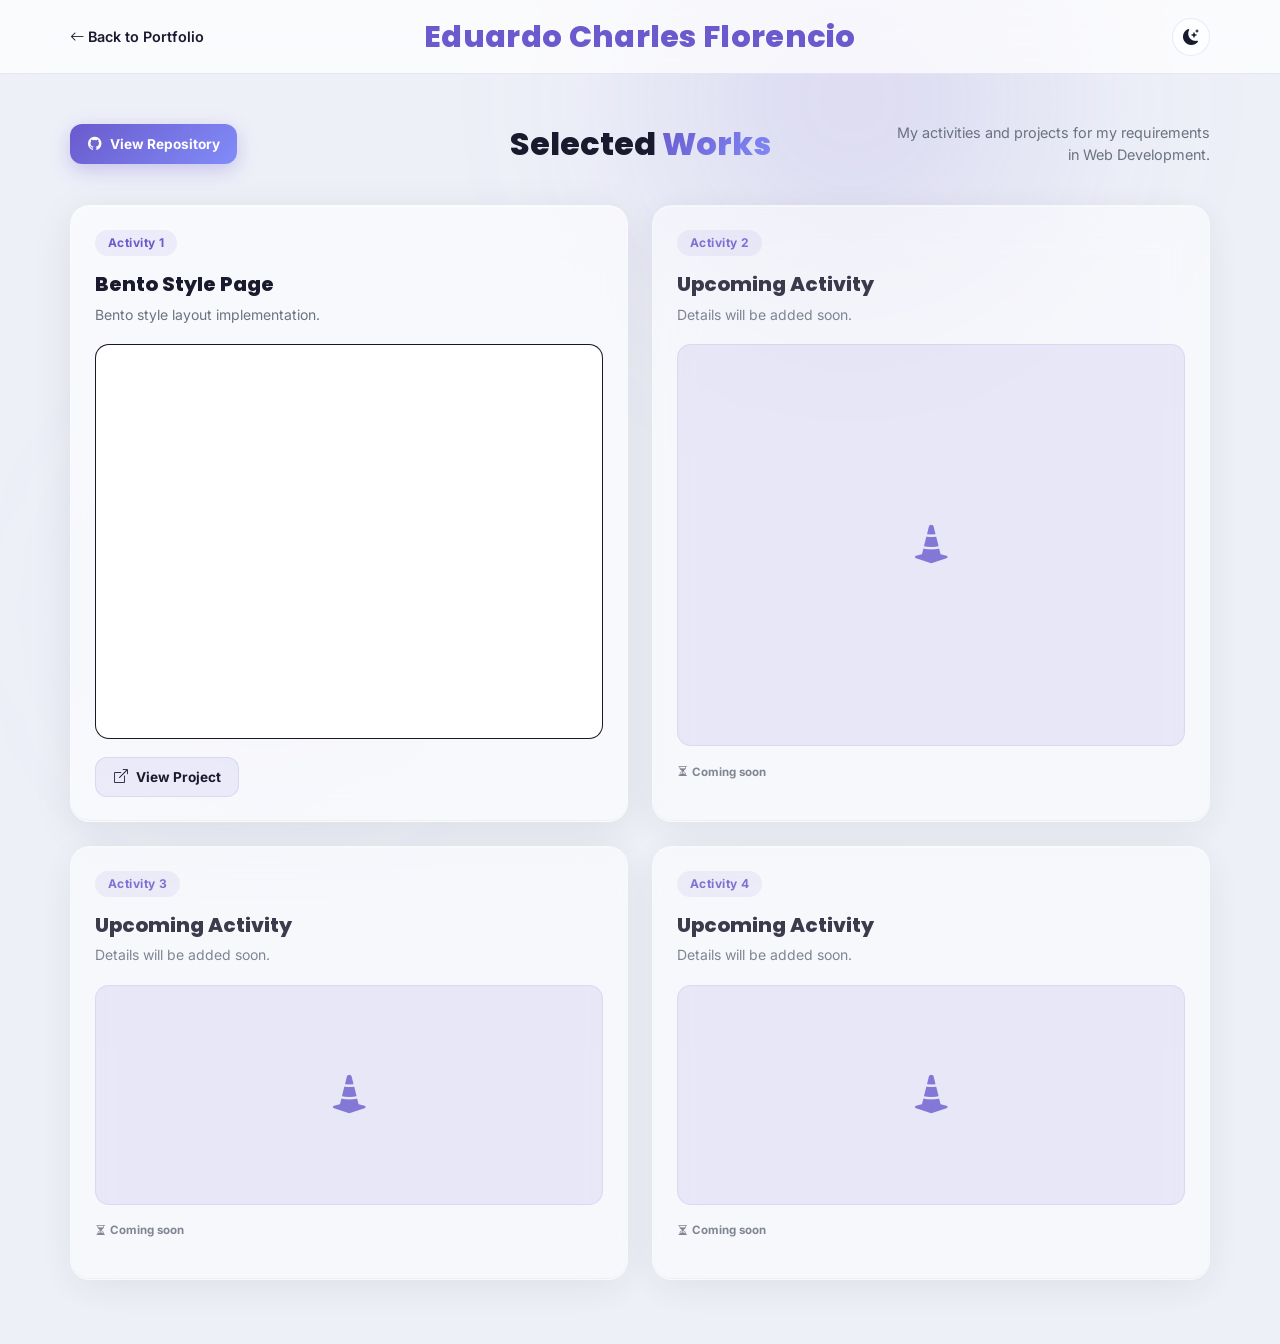
==== activities.html @ b08a00de "Add Web Development Activities page and project card" ====
<!DOCTYPE html>
<html lang="en" data-theme="light">
<head>
  <meta charset="UTF-8" />
  <meta name="viewport" content="width=device-width, initial-scale=1.0" />
  <title>Web Development Activities | Eduardo Charles Florencio</title>
  <link href="https://cdn.jsdelivr.net/npm/bootstrap@5.3.3/dist/css/bootstrap.min.css" rel="stylesheet" />
  <link href="https://cdn.jsdelivr.net/npm/bootstrap-icons@1.11.3/font/bootstrap-icons.min.css" rel="stylesheet" />
  <link href="https://fonts.googleapis.com/css2?family=Inter:wght@300;400;500;600;700;800&family=Poppins:wght@600;700;800&display=swap" rel="stylesheet" />
  <link rel="icon" type="image/svg+xml" href="favicon.svg" />
  <link href="style.css" rel="stylesheet" />
  <style>
    /* style.css hides the native cursor (the portfolio uses a custom one); restore it on this page */
    *, *::before, *::after { cursor: auto !important; }
    a, a *, button, button * { cursor: pointer !important; }
    .act-topbar {
      position: sticky; top: 0; z-index: 20;
      background: var(--sidebar-bg);
      backdrop-filter: var(--blur); -webkit-backdrop-filter: var(--blur);
      border-bottom: 1px solid var(--card-border);
    }
    .act-topbar .inner {
      max-width: 1180px; margin: 0 auto; padding: 1.1rem 1.25rem;
      display: grid; grid-template-columns: 1fr auto 1fr; align-items: center; gap: 1rem;
    }
    .act-topbar .act-back { justify-self: start; }
    .act-topbar .act-theme { justify-self: end; }
    .act-brand {
      font-family: 'Poppins', sans-serif; font-weight: 800; letter-spacing: .01em;
      font-size: clamp(1.1rem, 3.2vw, 1.9rem); line-height: 1.1; text-align: center;
      color: var(--accent); text-decoration: none; white-space: nowrap;
    }
    .act-brand:hover { color: var(--accent2); }
    .act-back { color: var(--text); text-decoration: none; font-weight: 600; font-size: .9rem; }
    .act-back:hover { color: var(--accent); }
    .act-theme {
      width: 38px; height: 38px; border-radius: 50%;
      border: 1px solid var(--card-border); background: var(--card-bg);
      color: var(--text); cursor: pointer;
    }
    .act-wrap { position: relative; z-index: 1; max-width: 1180px; margin: 0 auto; padding: 3rem 1.25rem 4rem; }
    .act-head {
      display: grid; grid-template-columns: 1fr auto 1fr; align-items: center;
      gap: 1rem 2rem; margin-bottom: 2.5rem;
    }
    .act-head .btn-repo { justify-self: start; }
    .act-head .section-title { margin: 0; text-align: center; }
    .act-head p { color: var(--text-muted); justify-self: end; text-align: right; max-width: 320px; margin: 0; font-size: .9rem; }
    @media (max-width: 767px) {
      .act-topbar .act-back span { display: none; }
      .act-head { grid-template-columns: 1fr; justify-items: center; text-align: center; }
      .act-head .btn-repo, .act-head p { justify-self: center; text-align: center; order: 3; }
      .act-head .section-title { order: 1; }
    }
    .btn-repo {
      display: inline-flex; align-items: center; gap: .5rem;
      padding: .6rem 1.1rem; border-radius: 12px; font-weight: 700; font-size: .85rem;
      color: #fff; text-decoration: none;
      background: linear-gradient(135deg, var(--grad-start), var(--grad-end));
      box-shadow: 0 6px 20px rgba(106,90,205,.3); transition: transform .2s;
    }
    .btn-repo:hover { color: #fff; transform: translateY(-2px); }
    .act-card { padding: 1.5rem; height: 100%; display: flex; flex-direction: column; }
    .act-pill {
      display: inline-block; align-self: flex-start;
      padding: .25rem .8rem; border-radius: 999px; margin-bottom: 1rem;
      background: var(--badge-bg); color: var(--badge-fg);
      font-size: .75rem; font-weight: 700; letter-spacing: .04em;
    }
    .act-preview {
      position: relative; width: 100%; aspect-ratio: 16 / 10;
      border-radius: 14px; overflow: hidden; margin: .25rem 0 1.1rem;
      background: var(--nav-active-bg); border: 1px solid var(--card-border);
      display: flex; align-items: center; justify-content: center;
      color: var(--accent); opacity: .95; font-size: 2.5rem;
    }
    .act-preview.live { background: #000; }
    .act-card .act-preview:not(.live) { flex: 1; aspect-ratio: auto; min-height: 220px; }
    .act-preview iframe {
      position: absolute; top: 0; left: 0; width: 1280px; height: 1000px;
      border: 0; background: #fff; pointer-events: none; transform-origin: top left;
    }
    .act-btn {
      align-self: flex-start; margin-top: auto;
      display: inline-flex; align-items: center; gap: .5rem;
      padding: .55rem 1.1rem; border-radius: 12px;
      font-size: .85rem; font-weight: 700; text-decoration: none;
      color: var(--text); background: var(--badge-bg);
      border: 1px solid var(--card-border); outline: none;
      transition: box-shadow .25s, border-color .25s, transform .25s;
    }
    .act-btn:hover, .act-btn:focus-visible, .act-btn:active {
      color: var(--text); text-decoration: none;
      border-color: var(--accent);
      box-shadow: 0 0 0 1px var(--accent), 0 0 18px var(--accent), 0 0 38px rgba(129,140,248,.45);
    }
    .act-btn:active { transform: scale(.97); }
    .act-card.upcoming { opacity: .85; }
    .act-status { font-size: .72rem; font-weight: 700; color: var(--text-muted); margin-bottom: 1rem; }
  </style>
</head>
<body>
  <header class="act-topbar">
    <div class="inner">
      <a class="act-back" href="index.html#projects"><i class="bi bi-arrow-left"></i> <span>Back to Portfolio</span></a>
      <a class="act-brand" href="index.html">Eduardo Charles Florencio</a>
      <button class="act-theme" id="actTheme" aria-label="Toggle theme"><i class="bi bi-moon-stars-fill"></i></button>
    </div>
  </header>

  <main class="act-wrap">
    <div class="act-head">
      <a class="btn-repo" href="https://github.com/eadweardly/web-development-activities" target="_blank" rel="noopener">
        <i class="bi bi-github"></i> View Repository
      </a>
      <h1 class="section-title">Selected <span class="gradient-text">Works</span></h1>
      <p>My activities and projects for my requirements in Web Development.</p>
    </div>
    <div class="row g-4" id="activityGrid"></div>
  </main>

  <script>
    // To add a new activity: push the folder to the repo, then add one entry here.
    // `folder` is the exact folder name inside the web-development-activities repo.
    // Leave `folder` empty for an upcoming activity.
    const REPO_PAGES = 'https://eadweardly.github.io/web-development-activities/';
    const ACTIVITIES = [
      { no: 1, title: 'Bento Style Page', desc: 'Bento style layout implementation.', folder: 'Act1 - Bento' },
      { no: 2, title: 'Upcoming Activity', desc: 'Details will be added soon.' },
      { no: 3, title: 'Upcoming Activity', desc: 'Details will be added soon.' },
      { no: 4, title: 'Upcoming Activity', desc: 'Details will be added soon.' }
    ];

    const grid = document.getElementById('activityGrid');
    ACTIVITIES.forEach(a => {
      const col = document.createElement('div');
      col.className = 'col-md-6';
      const live = a.folder ? REPO_PAGES + encodeURIComponent(a.folder).replace(/%2F/g, '/') + '/' : '';
      col.innerHTML = `
        <div class="glass-card act-card ${live ? '' : 'upcoming'}">
          <span class="act-pill">Activity ${a.no}</span>
          <h3 class="project-grid-title" style="font-size:1.25rem"></h3>
          <p class="project-grid-desc"></p>
          <div class="act-preview">${live ? '' : '<i class="bi bi-cone-striped"></i>'}</div>
          ${live
            ? `<a class="act-btn" href="${live}" target="_blank" rel="noopener"><i class="bi bi-box-arrow-up-right"></i> View Project</a>`
            : `<span class="act-status"><i class="bi bi-hourglass-split"></i> Coming soon</span>`}
        </div>`;
      col.querySelector('.project-grid-title').textContent = a.title;
      col.querySelector('.project-grid-desc').textContent = a.desc;
      grid.appendChild(col);

      if (live) {
        // Show the WHOLE bento page: render it at desktop width (1280px => 3-column bento),
        // measure its real height, then scale it down so it fits the card exactly.
        const VIEW_W = 1280;
        const box = col.querySelector('.act-preview');
        box.classList.add('live');
        const frame = document.createElement('iframe');
        let pageH = a.previewHeight || 1000;   // fallback if the page can't be measured
        const fit = () => {
          const k = box.clientWidth / VIEW_W;
          frame.style.height = pageH + 'px';
          frame.style.transform = 'scale(' + k + ')';
          box.style.aspectRatio = 'auto';
          box.style.height = Math.round(pageH * k) + 'px';
        };
        frame.addEventListener('load', () => {
          try {
            frame.style.height = '100px';  // shrink first so scrollHeight = real content height
            const d = frame.contentDocument;
            pageH = Math.max(d.documentElement.scrollHeight, d.body.scrollHeight);
          } catch (e) { /* cross-origin (e.g. local preview): keep fallback height */ }
          fit();
        });
        frame.src = live;
        frame.loading = 'lazy';
        frame.tabIndex = -1;
        frame.scrolling = 'no';
        frame.title = a.title + ' preview';
        box.appendChild(frame);
        fit();
        new ResizeObserver(fit).observe(box.parentElement);
      }
    });

    // Theme: shares the same 'theme' key as the main portfolio
    const root = document.documentElement;
    const btn = document.getElementById('actTheme');
    function applyTheme(t) {
      root.setAttribute('data-theme', t);
      btn.innerHTML = t === 'dark' ? '<i class="bi bi-sun-fill"></i>' : '<i class="bi bi-moon-stars-fill"></i>';
    }
    let saved = null;
    try { saved = localStorage.getItem('theme'); } catch (e) {}
    applyTheme(saved || (matchMedia('(prefers-color-scheme: dark)').matches ? 'dark' : 'light'));
    btn.addEventListener('click', () => {
      const next = root.getAttribute('data-theme') === 'dark' ? 'light' : 'dark';
      applyTheme(next);
      try { localStorage.setItem('theme', next); } catch (e) {}
    });
  </script>
</body>
</html>
---- style.css ----
:root {
  --bg:            #eef0f8;
  --bg-section:    #eef0f8;
  --sidebar-bg:    rgba(255,255,255,0.72);
  --card-bg:       rgba(255,255,255,0.60);
  --card-border:   rgba(106,90,205,0.13);
  --card-shadow:   0 8px 40px rgba(106,90,205,0.10);
  --text:          #1a1a2e;
  --text-muted:    #6b7280;
  --nav-hover-bg:  rgba(106,90,205,0.08);
  --nav-active-bg: rgba(106,90,205,0.13);
  --nav-active-fg: #6a5acd;
  --accent:        #6a5acd;
  --accent2:       #818cf8;
  --accent3:       #a78bfa;
  --grad-start:    #6a5acd;
  --grad-end:      #818cf8;
  --toggle-bg:     #cbd5e1;
  --input-bg:      rgba(255,255,255,0.7);
  --input-border:  rgba(106,90,205,0.2);
  --timeline-line: rgba(106,90,205,0.2);
  --badge-bg:      rgba(106,90,205,0.09);
  --badge-fg:      #6a5acd;
  --blur:          blur(20px);
  --blur-heavy:    blur(32px);
  --noise: url("data:image/svg+xml,%3Csvg xmlns='http://www.w3.org/2000/svg' width='300' height='300'%3E%3Cfilter id='n'%3E%3CfeTurbulence type='fractalNoise' baseFrequency='0.75' numOctaves='4' stitchTiles='stitch'/%3E%3C/filter%3E%3Crect width='300' height='300' filter='url(%23n)' opacity='0.03'/%3E%3C/svg%3E");
}
[data-theme="dark"] {
  --bg:            #080b18;
  --bg-section:    #080b18;
  --sidebar-bg:    rgba(14,17,38,0.82);
  --card-bg:       rgba(20,24,60,0.55);
  --card-border:   rgba(129,140,248,0.18);
  --card-shadow:   0 8px 48px rgba(106,90,205,0.18);
  --text:          #e2e8f0;
  --text-muted:    #94a3b8;
  --nav-hover-bg:  rgba(106,90,205,0.15);
  --nav-active-bg: rgba(106,90,205,0.22);
  --nav-active-fg: #a78bfa;
  --accent:        #818cf8;
  --accent2:       #a78bfa;
  --accent3:       #c4b5fd;
  --grad-start:    #6a5acd;
  --grad-end:      #a78bfa;
  --toggle-bg:     #6a5acd;
  --input-bg:      rgba(20,24,60,0.70);
  --input-border:  rgba(129,140,248,0.25);
  --timeline-line: rgba(129,140,248,0.25);
  --badge-bg:      rgba(106,90,205,0.18);
  --badge-fg:      #a78bfa;
}

*, *::before, *::after { box-sizing: border-box; margin: 0; padding: 0; }
html { scroll-behavior: smooth; }
body {
  font-family: 'Inter', sans-serif;
  background: var(--bg);
  color: var(--text);
  transition: background .4s, color .4s;
  overflow-x: hidden;
}

body::before, body::after {
  content: '';
  position: fixed;
  border-radius: 50%;
  filter: blur(80px);
  z-index: 0;
  pointer-events: none;
  transition: opacity .4s;
}
body::before {
  width: 600px; height: 600px;
  top: -200px; right: 10%;
  background: radial-gradient(circle, rgba(106,90,205,0.18) 0%, transparent 70%);
}
body::after {
  width: 400px; height: 400px;
  bottom: 10%; left: 5%;
  background: radial-gradient(circle, rgba(129,140,248,0.14) 0%, transparent 70%);
}

.sidebar {
  position: fixed;
  top: 0; left: 0;
  width: 220px;
  height: 100vh;
  background: var(--sidebar-bg);
  border-right: 1px solid rgba(255,255,255,0.25);
  z-index: 1000;
  overflow-y: hidden;
  transition: background .4s, border-color .4s;
  backdrop-filter: var(--blur-heavy);
  -webkit-backdrop-filter: var(--blur-heavy);
  box-shadow: 4px 0 40px rgba(0,0,0,0.08), inset -1px 0 0 rgba(255,255,255,0.3);
}
[data-theme="dark"] .sidebar {
  border-right-color: rgba(255,255,255,0.07);
  box-shadow: 4px 0 48px rgba(0,0,0,0.35), inset -1px 0 0 rgba(255,255,255,0.06);
}
.sidebar-inner {
  display: flex;
  flex-direction: column;
  height: 100%;
  padding: .75rem 0 .5rem;
  position: relative;
  z-index: 1;
  justify-content: space-between;
}
.main-content {
  margin-left: 220px;
  min-height: 100vh;
  position: relative;
  z-index: 1;
  transition: margin .35s;
}
@media (max-width: 991.98px) {
  .main-content { margin-left: 0; padding-top: 60px; }
}

.mobile-navbar {
  position: fixed;
  top: 0; left: 0; right: 0;
  height: 60px;
  background: var(--sidebar-bg);
  border-bottom: 1px solid rgba(255,255,255,0.2);
  z-index: 1100;
  transition: background .4s;
  backdrop-filter: var(--blur-heavy);
  -webkit-backdrop-filter: var(--blur-heavy);
}
.mobile-brand {
  font-family: 'Poppins', sans-serif;
  font-weight: 800;
  font-size: 1.4rem;
  background: linear-gradient(135deg, var(--grad-start), var(--grad-end));
  -webkit-background-clip: text;
  -webkit-text-fill-color: transparent;
  background-clip: text;
}
.hamburger-btn {
  display: flex; flex-direction: column;
  gap: 5px;
  background: none; border: none;
  cursor: pointer; padding: 4px;
}
.hamburger-btn span {
  display: block;
  width: 24px; height: 2px;
  background: var(--text);
  border-radius: 2px;
  transition: background .3s;
}
.sidebar-offcanvas {
  width: 220px !important;
  background: var(--sidebar-bg) !important;
  backdrop-filter: var(--blur-heavy) !important;
  -webkit-backdrop-filter: var(--blur-heavy) !important;
  border-right: 1px solid rgba(255,255,255,0.18) !important;
}
.btn-close-custom {
  background: none; border: none;
  font-size: 1.1rem;
  color: var(--text);
  cursor: pointer;
  padding: .5rem;
  transition: color .2s;
}
.btn-close-custom:hover { color: var(--accent); }

.sidebar-profile { padding: 0 1rem .5rem; }
.profile-img-wrap {
  width: 68px; height: 68px;
  margin: 0 auto 0.5rem;
  border-radius: 50%;
  border: 2px solid transparent;
  background: linear-gradient(var(--sidebar-bg), var(--sidebar-bg)) padding-box,
              linear-gradient(135deg, var(--grad-start), var(--grad-end)) border-box;
  overflow: hidden;
  display: flex; align-items: center; justify-content: center;
  box-shadow: 0 4px 20px rgba(106,90,205,0.2);
  transition: box-shadow .3s;
}
.profile-img-wrap:hover {
  box-shadow: 0 6px 28px rgba(106,90,205,0.35);
}
.profile-img {
  width: 100%; height: 100%;
  object-fit: cover;
  border-radius: 50%;
  display: block;
}
.profile-placeholder {
  width: 100%; height: 100%;
  display: flex; align-items: center; justify-content: center;
  font-size: 2.5rem;
  color: var(--accent);
  background: var(--nav-active-bg);
}
.profile-name {
  font-family: 'Poppins', sans-serif;
  font-size: .78rem;
  font-weight: 700;
  color: var(--text);
  line-height: 1.3;
  margin-bottom: .2rem;
  transition: color .35s;
}
.profile-title {
  font-size: .7rem;
  font-weight: 600;
  color: var(--accent);
  letter-spacing: .04em;
}

.sidebar-nav {
  display: flex;
  flex-direction: column;
  gap: 1px;
  padding: 0 .75rem;
  margin-bottom: auto;
  flex: 1;
}
.sidebar-nav .nav-link {
  display: flex;
  align-items: center;
  gap: .6rem;
  padding: .38rem .8rem;
  border-radius: 10px;
  color: var(--text-muted);
  font-size: .8rem;
  font-weight: 500;
  text-decoration: none;
  transition: all .25s;
}
.sidebar-nav .nav-link i { font-size: .85rem; width: 16px; text-align: center; }
.sidebar-nav .nav-link:hover {
  background: var(--nav-hover-bg);
  color: var(--accent);
  backdrop-filter: blur(8px);
}
.sidebar-nav .nav-link.active {
  background: var(--nav-active-bg);
  color: var(--nav-active-fg);
  font-weight: 600;
  backdrop-filter: blur(8px);
  box-shadow: inset 0 1px 0 rgba(255,255,255,0.15);
}

.sidebar-social {
  padding: .5rem 1rem;
  border-top: 1px solid var(--card-border);
  border-bottom: 1px solid var(--card-border);
}
.social-label {
  font-size: .68rem;
  font-weight: 600;
  color: var(--text-muted);
  letter-spacing: .08em;
  text-transform: uppercase;
  margin-bottom: .3rem;
}
.social-icons { display: flex; gap: .5rem; }
.social-icons a {
  width: 30px; height: 30px;
  display: flex; align-items: center; justify-content: center;
  border-radius: 8px;
  background: var(--nav-hover-bg);
  color: var(--text-muted);
  font-size: .85rem;
  text-decoration: none;
  transition: all .25s;
  border: 1px solid transparent;
}
.social-icons a:hover {
  background: var(--accent);
  color: #fff;
  transform: translateY(-2px);
  box-shadow: 0 4px 14px rgba(106,90,205,0.4);
}
.sidebar-theme {
  display: flex;
  align-items: center;
  gap: .5rem;
  padding: .55rem 1rem;
}
.theme-icon { font-size: .9rem; color: var(--text-muted); }
.theme-label { font-size: .75rem; font-weight: 500; color: var(--text-muted); flex: 1; }
.theme-toggle-wrap { position: relative; }
.theme-checkbox { display: none; }
.theme-toggle-label {
  display: block;
  width: 40px; height: 22px;
  background: var(--toggle-bg);
  border-radius: 11px;
  cursor: pointer;
  position: relative;
  transition: background .3s;
  box-shadow: inset 0 1px 3px rgba(0,0,0,0.15);
}
.theme-toggle-label::after {
  content: '';
  position: absolute;
  top: 3px; left: 3px;
  width: 16px; height: 16px;
  background: #fff;
  border-radius: 50%;
  transition: transform .3s;
  box-shadow: 0 2px 6px rgba(0,0,0,.25);
}
.theme-checkbox:checked + .theme-toggle-label { background: var(--accent); }
.theme-checkbox:checked + .theme-toggle-label::after { transform: translateX(18px); }

.section {
  min-height: 100vh;
  padding: 3rem 2rem 2rem;
  border-bottom: 1px solid var(--card-border);
  transition: border-color .35s;
  position: relative;
}
.hero-section {
  min-height: unset;
  padding-bottom: 2.5rem;
}
.section-header { margin-bottom: 2.5rem; }
.section-eyebrow {
  font-size: .7rem;
  font-weight: 700;
  letter-spacing: .15em;
  color: var(--accent);
  text-transform: uppercase;
  margin-bottom: .4rem;
}
.section-title {
  font-family: 'Poppins', sans-serif;
  font-size: 2rem;
  font-weight: 800;
  color: var(--text);
  transition: color .35s;
}
.gradient-text {
  background: linear-gradient(135deg, var(--grad-start), var(--grad-end));
  -webkit-background-clip: text;
  -webkit-text-fill-color: transparent;
  background-clip: text;
}
.hero-heading {
  font-family: 'Poppins', sans-serif;
  font-size: 2.4rem;
  font-weight: 800;
  line-height: 1.1;
  color: var(--text);
  margin-bottom: .5rem;
  transition: color .35s;
}
.hero-name { display: block; }
.hero-subtitle {
  font-size: 1.05rem;
  font-weight: 600;
  color: var(--text-muted);
  margin-bottom: 1rem;
  min-height: 1.6em;
}
.typed-cursor {
  display: inline-block;
  animation: blink .7s infinite;
  color: var(--accent);
  font-weight: 300;
}
@keyframes blink { 0%,100%{opacity:1} 50%{opacity:0} }
.hero-intro {
  font-size: .9rem;
  color: var(--text-muted);
  line-height: 1.7;
}

.hero-right { position: relative; min-height: 320px; }

.hero-profile-3d-wrap {
  position: relative;
  width: 240px; height: 240px;
  perspective: 900px;
  cursor: pointer;
  animation: float3d 5s ease-in-out infinite;
}
@keyframes float3d {
  0%,100% { transform: translateY(0); }
  50%      { transform: translateY(-12px); }
}

.hero-profile-3d-wrap::before {
  content: '';
  position: absolute;
  inset: -18px;
  border-radius: 50%;
  background: conic-gradient(
    from 0deg,
    rgba(106,90,205,0.55),
    rgba(129,140,248,0.45),
    rgba(167,139,250,0.55),
    rgba(236,72,153,0.30),
    rgba(106,90,205,0.55)
  );
  filter: blur(14px);
  opacity: 0.7;
  animation: spinGlow 6s linear infinite;
  z-index: 0;
}
@keyframes spinGlow { from { transform: rotate(0deg); } to { transform: rotate(360deg); } }

.hero-profile-3d-wrap::after {
  content: '';
  position: absolute;
  inset: -6px;
  border-radius: 50%;
  background: transparent;
  border: 2px solid rgba(255,255,255,0.35);
  z-index: 2;
  pointer-events: none;
}

.hero-profile-ring {
  position: relative;
  width: 100%; height: 100%;
  border-radius: 50%;
  background: linear-gradient(135deg, rgba(255,255,255,0.25) 0%, rgba(255,255,255,0.05) 100%);
  border: 2px solid rgba(255,255,255,0.3);
  overflow: hidden;
  display: flex; align-items: center; justify-content: center;
  z-index: 1;
  box-shadow:
    0 0 0 1px rgba(106,90,205,0.2),
    0 20px 60px rgba(106,90,205,0.35),
    0 8px 24px rgba(0,0,0,0.2),
    inset 0 1px 0 rgba(255,255,255,0.4),
    inset 0 -2px 8px rgba(0,0,0,0.1);
  transform-style: preserve-3d;
  transition: box-shadow .4s;
}

.hero-profile-ring::before {
  content: '';
  position: absolute;
  inset: 0;
  border-radius: 50%;
  background: linear-gradient(
    135deg,
    rgba(255,255,255,0.45) 0%,
    rgba(255,255,255,0.15) 25%,
    transparent 60%
  );
  z-index: 3;
  pointer-events: none;
}

.hero-profile-ring::after {
  content: '';
  position: absolute;
  inset: 0;
  border-radius: 50%;
  box-shadow: inset -4px -4px 20px rgba(106,90,205,0.3),
              inset 4px 4px 12px rgba(255,255,255,0.15);
  z-index: 4;
  pointer-events: none;
}

.hero-profile-img {
  width: 100%; height: 100%;
  object-fit: cover;
  border-radius: 50%;
  display: block;
  position: relative;
  z-index: 2;
  transition: transform .4s ease;
}
.hero-profile-3d-wrap:hover .hero-profile-img {
  transform: scale(1.06);
}
.hero-profile-3d-wrap:hover {
  animation-play-state: paused;
}
.hero-profile-3d-wrap:hover::before {
  filter: blur(18px);
  opacity: 0.9;
}

.hero-profile-placeholder {
  font-size: 5rem;
  color: var(--accent);
  display: flex; align-items: center; justify-content: center;
  width: 100%; height: 100%;
  position: relative; z-index: 2;
}

.float-badge {
  position: absolute;
  width: 52px; height: 52px;
  border-radius: 14px;
  background: var(--card-bg);
  border: 1px solid rgba(255,255,255,0.35);
  backdrop-filter: var(--blur);
  -webkit-backdrop-filter: var(--blur);
  display: flex; align-items: center; justify-content: center;
  font-size: 1.3rem;
  color: var(--accent);
  box-shadow: 0 8px 32px rgba(0,0,0,0.12), inset 0 1px 0 rgba(255,255,255,0.4);
}
.badge-code { top: 30px; left: 10px; animation: floatBadge1 5s ease-in-out infinite; }
.badge-braces { bottom: 60px; right: 10px; animation: floatBadge2 5s ease-in-out infinite; }
@keyframes floatBadge1 { 0%,100%{transform:translateY(0) rotate(-4deg)} 50%{transform:translateY(-8px) rotate(0deg)} }
@keyframes floatBadge2 { 0%,100%{transform:translateY(0) rotate(4deg)} 50%{transform:translateY(8px) rotate(0deg)} }
.dot-grid {
  position: absolute;
  top: 50%; left: -10px;
  transform: translateY(-50%);
  width: 80px; height: 80px;
  background-image: radial-gradient(var(--accent) 1.5px, transparent 1.5px);
  background-size: 14px 14px;
  opacity: 0.25;
}
.color-dots {
  position: absolute;
  bottom: 20px; right: 5px;
  display: flex; gap: 6px;
}
.cdot { width: 14px; height: 14px; border-radius: 50%; }
.cdot-purple { background: var(--grad-start); }
.cdot-pink    { background: #ec4899; }
.cdot-orange  { background: #f97316; }

.quick-cards { margin-top: 2rem; }
.quick-card {
  display: flex;
  align-items: flex-start;
  gap: .75rem;
  padding: 1rem 1rem 1rem .9rem;
  border-radius: 16px;
  background: var(--card-bg);
  border: 1px solid rgba(255,255,255,0.35);
  text-decoration: none;
  color: var(--text);
  transition: all .3s;
  backdrop-filter: var(--blur);
  -webkit-backdrop-filter: var(--blur);
  box-shadow: 0 4px 24px rgba(0,0,0,0.06), inset 0 1px 0 rgba(255,255,255,0.4);
  position: relative;
  overflow: hidden;
}
[data-theme="dark"] .quick-card {
  border-color: rgba(255,255,255,0.07);
  box-shadow: 0 4px 24px rgba(0,0,0,0.25), inset 0 1px 0 rgba(255,255,255,0.06);
}
.quick-card:hover {
  border-color: var(--accent);
  transform: translateY(-4px);
  box-shadow: 0 16px 48px rgba(106,90,205,0.2), inset 0 1px 0 rgba(255,255,255,0.5);
  color: var(--text);
}
.quick-card::before {
  content: '';
  position: absolute;
  top: 0; left: 0;
  width: 3px; height: 100%;
  background: linear-gradient(var(--grad-start), var(--grad-end));
  opacity: 0;
  transition: opacity .3s;
}
.quick-card:hover::before { opacity: 1; }
.quick-icon { font-size: 1.2rem; color: var(--accent); flex-shrink: 0; margin-top: 2px; }
.quick-card strong { font-size: .8rem; font-weight: 700; display: block; margin-bottom: 2px; }
.quick-card p { font-size: .72rem; color: var(--text-muted); line-height: 1.4; margin: 0; }
.arrow-icon { margin-left: auto; font-size: .8rem; color: var(--accent); align-self: center; opacity: 0; transition: opacity .3s, transform .3s; }
.quick-card:hover .arrow-icon { opacity: 1; transform: translateX(3px); }

.glass-card {
  background: var(--card-bg);
  border: 1px solid rgba(255,255,255,0.32);
  border-radius: 20px;
  padding: 1.5rem;
  backdrop-filter: var(--blur);
  -webkit-backdrop-filter: var(--blur);
  box-shadow:
    0 8px 40px rgba(0,0,0,0.08),
    inset 0 1px 0 rgba(255,255,255,0.5),
    inset 0 -1px 0 rgba(0,0,0,0.04);
  transition: all .3s;
  position: relative;
  overflow: hidden;
}
[data-theme="dark"] .glass-card {
  border-color: rgba(255,255,255,0.07);
  box-shadow:
    0 8px 48px rgba(0,0,0,0.30),
    inset 0 1px 0 rgba(255,255,255,0.07),
    inset 0 -1px 0 rgba(0,0,0,0.2);
}
.glass-card::before {
  content: '';
  position: absolute;
  top: 0; left: 0; right: 0;
  height: 1px;
  background: linear-gradient(90deg, transparent, rgba(255,255,255,0.6), transparent);
  pointer-events: none;
}
[data-theme="dark"] .glass-card::before {
  background: linear-gradient(90deg, transparent, rgba(255,255,255,0.1), transparent);
}
.glass-card:hover {
  box-shadow:
    0 16px 56px rgba(106,90,205,0.14),
    inset 0 1px 0 rgba(255,255,255,0.55),
    inset 0 -1px 0 rgba(0,0,0,0.04);
  border-color: rgba(106,90,205,0.25);
  transform: translateY(-2px);
}
[data-theme="dark"] .glass-card:hover {
  box-shadow:
    0 16px 56px rgba(106,90,205,0.22),
    inset 0 1px 0 rgba(255,255,255,0.09);
}
.glass-card p { color: var(--text-muted); font-size: .875rem; line-height: 1.7; }

.card-icon-header {
  display: flex;
  align-items: center;
  gap: .75rem;
  margin-bottom: 1rem;
}
.card-icon-wrap {
  width: 40px; height: 40px;
  border-radius: 10px;
  background: linear-gradient(135deg, var(--grad-start), var(--grad-end));
  display: flex; align-items: center; justify-content: center;
  font-size: 1rem;
  color: #fff;
  flex-shrink: 0;
  box-shadow: 0 4px 16px rgba(106,90,205,0.4);
}
.card-icon-header h5 {
  font-family: 'Poppins', sans-serif;
  font-size: .95rem;
  font-weight: 700;
  color: var(--text);
  margin: 0;
}
.interest-tags { display: flex; flex-wrap: wrap; gap: .5rem; }
.interest-tag {
  display: inline-flex; align-items: center; gap: .3rem;
  padding: .35rem .8rem;
  border-radius: 30px;
  background: var(--badge-bg);
  color: var(--badge-fg);
  font-size: .75rem;
  font-weight: 600;
  border: 1px solid var(--card-border);
  transition: all .2s;
  backdrop-filter: blur(4px);
}
.interest-tag:hover {
  background: var(--accent);
  color: #fff;
  border-color: var(--accent);
  transform: translateY(-2px);
  box-shadow: 0 4px 14px rgba(106,90,205,0.35);
}
.tech-interest-list { display: flex; flex-direction: column; gap: .6rem; }
.tech-interest-item {
  display: flex; align-items: center; gap: .6rem;
  font-size: .85rem; color: var(--text-muted);
}
.tech-interest-item i { color: var(--accent); font-size: .8rem; }

.timeline { position: relative; padding-left: 2rem; }
.timeline::before {
  content: '';
  position: absolute;
  top: 0; left: 10px;
  bottom: 0; width: 2px;
  background: linear-gradient(var(--grad-start), var(--grad-end));
  opacity: .3;
}
.timeline-item { position: relative; margin-bottom: 2rem; }
.timeline-dot {
  position: absolute;
  left: -1.65rem; top: 1.5rem;
  width: 14px; height: 14px;
  border-radius: 50%;
  background: linear-gradient(135deg, var(--grad-start), var(--grad-end));
  border: 3px solid var(--bg);
  transition: border-color .35s;
  box-shadow: 0 0 0 4px rgba(106,90,205,0.15);
}
.timeline-badge {
  display: inline-block;
  padding: .2rem .7rem;
  border-radius: 20px;
  font-size: .68rem;
  font-weight: 700;
  letter-spacing: .06em;
  text-transform: uppercase;
  margin-bottom: .6rem;
}
.current-badge {
  background: linear-gradient(135deg, var(--grad-start), var(--grad-end));
  color: #fff;
  box-shadow: 0 2px 10px rgba(106,90,205,0.35);
}
.timeline-degree {
  font-family: 'Poppins', sans-serif;
  font-size: .95rem;
  font-weight: 700;
  color: var(--text);
  margin-bottom: .4rem;
}
.timeline-school,
.timeline-period {
  font-size: .8rem;
  color: var(--text-muted);
  margin-bottom: .3rem;
  display: flex; align-items: center; gap: .4rem;
}
.timeline-desc {
  font-size: .82rem;
  color: var(--text-muted);
  line-height: 1.7;
  margin: .6rem 0;
}
.timeline-tags { display: flex; flex-wrap: wrap; gap: .4rem; margin-top: .5rem; }
.timeline-tags span {
  padding: .2rem .65rem;
  border-radius: 20px;
  font-size: .7rem;
  font-weight: 600;
  background: var(--badge-bg);
  color: var(--badge-fg);
  border: 1px solid var(--card-border);
  backdrop-filter: blur(4px);
}

.skill-category-label {
  font-size: .72rem;
  font-weight: 700;
  letter-spacing: .12em;
  text-transform: uppercase;
  color: var(--text-muted);
  display: flex; align-items: center; gap: .4rem;
  padding-left: .2rem;
}
.skill-card { padding: 1.25rem; }
.skill-header {
  display: flex;
  align-items: center;
  gap: .6rem;
  margin-bottom: .75rem;
}
.skill-icon-wrap {
  width: 36px; height: 36px;
  border-radius: 9px;
  background: rgba(106,90,205,.08);
  display: flex; align-items: center; justify-content: center;
  font-size: 1.1rem;
  color: var(--skill-color, #6a5acd);
  flex-shrink: 0;
  border: 1px solid rgba(106,90,205,0.12);
  box-shadow: inset 0 1px 0 rgba(255,255,255,0.3);
}
.skill-name { font-weight: 700; font-size: .85rem; flex: 1; color: var(--text); }
.skill-percent { font-size: .75rem; font-weight: 700; color: var(--accent); }
.skill-bar {
  height: 6px;
  border-radius: 6px;
  background: var(--nav-hover-bg);
  overflow: hidden;
  margin-bottom: .75rem;
}
.skill-bar-fill {
  height: 100%;
  border-radius: 6px;
  background: linear-gradient(90deg, var(--grad-start), var(--grad-end));
  width: 0;
  transition: width 1.2s cubic-bezier(.4,0,.2,1);
  box-shadow: 0 0 8px rgba(106,90,205,0.4);
}
.skill-desc { font-size: .78rem; color: var(--text-muted); margin: 0; line-height: 1.5; }

.project-card { overflow: hidden; padding: 0; }
.project-featured { border: 1px solid var(--card-border); }
.project-img-wrap {
  position: relative;
  overflow: hidden;
  background: var(--nav-hover-bg);
  min-height: 200px;
  display: flex; align-items: center; justify-content: center;
}
.project-img-wrap.img-placeholder::before {
  content: '\F3D1';
  font-family: 'Bootstrap-icons';
  font-size: 3rem;
  color: var(--accent);
  opacity: .3;
}
.project-img { width: 100%; height: 100%; object-fit: cover; display: block; transition: transform .4s; }
.project-card:hover .project-img { transform: scale(1.04); }
.project-img-overlay {
  position: absolute; inset: 0;
  background: rgba(106,90,205,.5);
  display: flex; align-items: center; justify-content: center;
  font-size: 1.5rem; color: #fff;
  opacity: 0; transition: opacity .3s;
}
.project-card:hover .project-img-overlay { opacity: 1; }
.project-body { padding: 1.4rem; }
.featured-label {
  font-size: .68rem; font-weight: 700;
  letter-spacing: .08em; text-transform: uppercase;
  color: var(--accent);
  display: flex; align-items: center; gap: .3rem;
  margin-bottom: .5rem;
}
.project-title {
  font-family: 'Poppins', sans-serif;
  font-size: 1.1rem; font-weight: 800;
  color: var(--text); margin-bottom: .6rem;
}
.project-desc { font-size: .82rem; color: var(--text-muted); line-height: 1.7; margin-bottom: 1rem; }
.tech-badges { display: flex; flex-wrap: wrap; gap: .4rem; margin-bottom: 1rem; }
.tech-badge {
  padding: .25rem .65rem;
  border-radius: 20px;
  font-size: .68rem; font-weight: 700;
  background: var(--badge-bg);
  color: var(--badge-fg);
  border: 1px solid var(--card-border);
  letter-spacing: .03em;
  backdrop-filter: blur(4px);
}
.project-links { display: flex; gap: .6rem; flex-wrap: wrap; }
.btn-project {
  display: inline-flex; align-items: center; gap: .4rem;
  padding: .45rem 1rem;
  border-radius: 30px;
  font-size: .78rem; font-weight: 600;
  text-decoration: none; transition: all .25s;
}
.btn-github {
  background: var(--badge-bg);
  color: var(--badge-fg);
  border: 1px solid var(--card-border);
  backdrop-filter: blur(8px);
}
.btn-github:hover { background: var(--text); color: var(--bg); border-color: var(--text); }
.btn-demo {
  background: linear-gradient(135deg, var(--grad-start), var(--grad-end));
  color: #fff; border: 1px solid transparent;
  box-shadow: 0 4px 16px rgba(106,90,205,0.3);
}
.btn-demo:hover {
  transform: translateY(-2px);
  box-shadow: 0 8px 28px rgba(106,90,205,0.45);
  color: #fff;
}

.text-muted-custom { color: var(--text-muted); font-size: .875rem; line-height: 1.7; }
.contact-info-list { display: flex; flex-direction: column; gap: .9rem; }
.contact-info-item { display: flex; align-items: flex-start; gap: .75rem; }
.contact-info-icon {
  width: 36px; height: 36px;
  border-radius: 9px;
  background: var(--badge-bg);
  color: var(--accent);
  display: flex; align-items: center; justify-content: center;
  font-size: .85rem;
  flex-shrink: 0;
  border: 1px solid var(--card-border);
  box-shadow: inset 0 1px 0 rgba(255,255,255,0.25);
}
.contact-info-item small { font-size: .68rem; font-weight: 600; text-transform: uppercase; letter-spacing: .08em; color: var(--text-muted); display: block; }
.contact-info-item p { font-size: .82rem; color: var(--text); margin: 0; font-weight: 500; }
.contact-social-links .social-icons a { width: 38px; height: 38px; font-size: .9rem; }
.form-group-custom { margin-bottom: .5rem; }
.form-label-custom { font-size: .78rem; font-weight: 600; color: var(--text-muted); display: block; margin-bottom: .4rem; letter-spacing: .03em; }
.form-input-custom {
  width: 100%;
  background: var(--input-bg);
  border: 1.5px solid var(--input-border);
  border-radius: 12px;
  padding: .65rem 1rem;
  font-family: 'Inter', sans-serif;
  font-size: .875rem;
  color: var(--text);
  outline: none;
  transition: all .25s;
  resize: vertical;
  backdrop-filter: blur(8px);
  box-shadow: inset 0 1px 3px rgba(0,0,0,0.06), 0 1px 0 rgba(255,255,255,0.4);
}
.form-input-custom::placeholder { color: var(--text-muted); opacity: .7; }
.form-input-custom:focus {
  border-color: var(--accent);
  box-shadow: 0 0 0 3px rgba(106,90,205,0.12), inset 0 1px 3px rgba(0,0,0,0.04);
}
.btn-submit {
  display: inline-flex; align-items: center;
  padding: .7rem 2rem;
  border-radius: 30px; border: none;
  background: linear-gradient(135deg, var(--grad-start), var(--grad-end));
  color: #fff;
  font-family: 'Inter', sans-serif;
  font-size: .88rem; font-weight: 700;
  cursor: pointer; transition: all .3s;
  box-shadow: 0 4px 20px rgba(106,90,205,0.35), inset 0 1px 0 rgba(255,255,255,0.2);
}
.btn-submit:hover {
  transform: translateY(-2px);
  box-shadow: 0 10px 36px rgba(106,90,205,0.5), inset 0 1px 0 rgba(255,255,255,0.25);
}
.alert-success-custom {
  background: rgba(34,197,94,.1);
  border: 1px solid rgba(34,197,94,.3);
  color: #16a34a;
  border-radius: 12px;
  padding: .75rem 1rem;
  font-size: .85rem;
  backdrop-filter: blur(8px);
}
.alert-error-custom {
  background: rgba(239,68,68,.1);
  border: 1px solid rgba(239,68,68,.3);
  color: #dc2626;
  border-radius: 12px;
  padding: .75rem 1rem;
  font-size: .85rem;
  backdrop-filter: blur(8px);
}

.site-footer {
  text-align: center;
  padding: 1.5rem;
  font-size: .8rem;
  color: var(--text-muted);
  border-top: 1px solid var(--card-border);
  background: var(--card-bg);
  backdrop-filter: var(--blur);
  -webkit-backdrop-filter: var(--blur);
}
.text-accent { color: var(--accent); }

::-webkit-scrollbar { width: 6px; }
::-webkit-scrollbar-track { background: transparent; }
::-webkit-scrollbar-thumb { background: var(--card-border); border-radius: 6px; }
::-webkit-scrollbar-thumb:hover { background: var(--accent); }

@media (max-width: 991.98px) {
  .section { padding: 2rem 1rem; min-height: auto; }
  .hero-heading { font-size: 1.8rem; }
  .section-title { font-size: 1.6rem; }
}
@media (max-width: 575.98px) {
  .hero-heading { font-size: 1.5rem; }
  .quick-card { flex-wrap: wrap; }
  .project-featured .row { flex-direction: column; }
}

*, *::before, *::after { cursor: none !important; }
.cursor-dot {
  position: fixed;
  width: 10px; height: 10px;
  border-radius: 50%;
  background: var(--accent);
  pointer-events: none;
  z-index: 99999;
  transform: translate(-50%, -50%);
  transition: width .2s, height .2s, opacity .2s, background .2s;
  mix-blend-mode: difference;
}
.cursor-ring {
  position: fixed;
  width: 36px; height: 36px;
  border-radius: 50%;
  border: 1.5px solid var(--accent);
  pointer-events: none;
  z-index: 99998;
  transform: translate(-50%, -50%);
  transition: width .25s, height .25s, border-color .25s, opacity .25s;
  opacity: 0.6;
}
.cursor-dot.hovered  { width: 14px; height: 14px; }
.cursor-ring.hovered { width: 54px; height: 54px; opacity: 0.3; }

.scroll-progress {
  position: fixed;
  top: 0; left: 0;
  width: 0%;
  height: 3px;
  background: linear-gradient(90deg, var(--grad-start), var(--grad-end), #ec4899);
  z-index: 99997;
  transition: width .05s linear;
  box-shadow: 0 0 10px rgba(106,90,205,0.6);
}

.back-to-top {
  position: fixed;
  bottom: 2rem; right: 1.5rem;
  width: 44px; height: 44px;
  border-radius: 50%;
  background: linear-gradient(135deg, var(--grad-start), var(--grad-end));
  color: #fff;
  border: none;
  display: flex; align-items: center; justify-content: center;
  font-size: 1.1rem;
  cursor: pointer;
  z-index: 9999;
  box-shadow: 0 4px 20px rgba(106,90,205,0.4), inset 0 1px 0 rgba(255,255,255,0.2);
  opacity: 0;
  transform: translateY(20px);
  transition: opacity .3s, transform .3s;
  pointer-events: none;
}
.back-to-top.visible {
  opacity: 1;
  transform: translateY(0);
  pointer-events: auto;
}
.back-to-top:hover {
  transform: translateY(-3px);
  box-shadow: 0 8px 28px rgba(106,90,205,0.55);
}

#particle-canvas {
  position: fixed;
  inset: 0;
  pointer-events: none;
  z-index: 0;
  opacity: 0.55;
}
[data-theme="dark"] #particle-canvas { opacity: 0.75; }

.spark {
  position: fixed;
  width: 6px; height: 6px;
  border-radius: 50%;
  pointer-events: none;
  z-index: 99996;
  animation: sparkFly .6s ease-out forwards;
}
@keyframes sparkFly {
  0%   { opacity: 1; transform: translate(0,0) scale(1); }
  100% { opacity: 0; transform: translate(var(--tx), var(--ty)) scale(0); }
}

.code-float-layer {
  position: fixed;
  inset: 0;
  pointer-events: none;
  z-index: 0;
  overflow: hidden;
}
.code-snippet-float {
  position: absolute;
  font-family: 'Courier New', monospace;
  font-size: .65rem;
  color: var(--accent);
  opacity: 0;
  white-space: nowrap;
  animation: floatCode linear infinite;
  user-select: none;
}
[data-theme="dark"] .code-snippet-float { color: var(--accent2); }
@keyframes floatCode {
  0%   { opacity: 0; transform: translateY(0) translateX(0); }
  10%  { opacity: 0.18; }
  90%  { opacity: 0.12; }
  100% { opacity: 0; transform: translateY(-120vh) translateX(30px); }
}

.project-grid-card {
  background: var(--card-bg);
  border: 1px solid rgba(255,255,255,0.3);
  border-radius: 20px;
  overflow: hidden;
  backdrop-filter: var(--blur);
  -webkit-backdrop-filter: var(--blur);
  box-shadow: 0 8px 36px rgba(0,0,0,0.07), inset 0 1px 0 rgba(255,255,255,0.45);
  transition: transform .3s, box-shadow .3s, border-color .3s;
  position: relative;
}
[data-theme="dark"] .project-grid-card {
  border-color: rgba(255,255,255,0.07);
  box-shadow: 0 8px 36px rgba(0,0,0,0.3), inset 0 1px 0 rgba(255,255,255,0.06);
}
.project-grid-card:hover {
  transform: translateY(-6px);
  border-color: rgba(106,90,205,0.4);
  box-shadow: 0 20px 56px rgba(106,90,205,0.18), inset 0 1px 0 rgba(255,255,255,0.5);
}
.project-grid-card::before {
  content: '';
  position: absolute;
  top: 0; left: 0; right: 0;
  height: 1px;
  background: linear-gradient(90deg, transparent, rgba(255,255,255,0.6), transparent);
  pointer-events: none;
}
.project-thumb {
  width: 100%; height: 180px;
  background: var(--nav-active-bg);
  display: flex; align-items: center; justify-content: center;
  font-size: 3rem;
  position: relative;
  overflow: hidden;
}
.project-thumb-overlay {
  position: absolute; inset: 0;
  background: linear-gradient(135deg, var(--grad-start), var(--grad-end));
  opacity: 0;
  transition: opacity .3s;
  display: flex; align-items: center; justify-content: center;
  gap: .75rem;
}
.project-grid-card:hover .project-thumb-overlay { opacity: 1; }
.project-thumb-btn {
  width: 40px; height: 40px;
  border-radius: 50%;
  background: rgba(255,255,255,0.2);
  border: 1px solid rgba(255,255,255,0.4);
  color: #fff;
  display: flex; align-items: center; justify-content: center;
  font-size: .9rem;
  text-decoration: none;
  backdrop-filter: blur(6px);
  transition: background .2s, transform .2s;
}
.project-thumb-btn:hover { background: rgba(255,255,255,0.35); transform: scale(1.12); color: #fff; }
.project-grid-body { padding: 1.25rem; }
.project-grid-title {
  font-family: 'Poppins', sans-serif;
  font-size: 1rem; font-weight: 800;
  color: var(--text); margin-bottom: .4rem;
}
.project-grid-desc {
  font-size: .8rem; color: var(--text-muted);
  line-height: 1.65; margin-bottom: .85rem;
}

.cert-card {
  background: var(--card-bg);
  border: 1px solid rgba(255,255,255,0.3);
  border-radius: 20px;
  padding: 1.4rem;
  backdrop-filter: var(--blur);
  -webkit-backdrop-filter: var(--blur);
  box-shadow: 0 8px 36px rgba(0,0,0,0.07), inset 0 1px 0 rgba(255,255,255,0.45);
  transition: transform .35s, box-shadow .35s;
  transform-style: preserve-3d;
  perspective: 800px;
  cursor: pointer;
  position: relative;
}
[data-theme="dark"] .cert-card {
  border-color: rgba(255,255,255,0.07);
  box-shadow: 0 8px 36px rgba(0,0,0,0.3), inset 0 1px 0 rgba(255,255,255,0.06);
}
.cert-card:hover {
  transform: translateY(-5px) rotateX(4deg);
  box-shadow: 0 20px 56px rgba(106,90,205,0.18);
}
.cert-icon-wrap {
  width: 52px; height: 52px;
  border-radius: 14px;
  background: linear-gradient(135deg, var(--grad-start), var(--grad-end));
  display: flex; align-items: center; justify-content: center;
  font-size: 1.4rem; color: #fff;
  margin-bottom: 1rem;
  box-shadow: 0 4px 16px rgba(106,90,205,0.35);
}
.cert-name {
  font-family: 'Poppins', sans-serif;
  font-size: .92rem; font-weight: 800;
  color: var(--text); margin-bottom: .3rem;
}
.cert-issuer {
  font-size: .75rem; color: var(--accent);
  font-weight: 600; margin-bottom: .2rem;
}
.cert-year {
  font-size: .72rem; color: var(--text-muted);
}

.github-stats-wrap {
  display: flex; flex-direction: column; gap: 1rem; align-items: flex-start;
}
.github-stat-img {
  border-radius: 12px;
  overflow: hidden;
  transition: transform .3s;
}
.github-stat-img:hover { transform: translateY(-3px); }
.github-stat-img img { display: block; max-width: 100%; border-radius: 12px; }

.btn-cv {
  display: inline-flex; align-items: center; gap: .5rem;
  padding: .65rem 1.5rem;
  border-radius: 30px;
  background: var(--card-bg);
  border: 1.5px solid var(--accent);
  color: var(--accent);
  font-family: 'Inter', sans-serif;
  font-size: .85rem; font-weight: 700;
  text-decoration: none;
  transition: all .25s;
  backdrop-filter: var(--blur);
  box-shadow: 0 4px 16px rgba(106,90,205,0.15);
}
.btn-cv:hover {
  background: linear-gradient(135deg, var(--grad-start), var(--grad-end));
  color: #fff; border-color: transparent;
  transform: translateY(-2px);
  box-shadow: 0 8px 28px rgba(106,90,205,0.4);
}
.github-stat-num {
  font-family: 'Poppins', sans-serif;
  font-size: 1.6rem;
  font-weight: 800;
  background: linear-gradient(135deg, var(--grad-start), var(--grad-end));
  -webkit-background-clip: text;
  -webkit-text-fill-color: transparent;
  background-clip: text;
  margin-bottom: .2rem;
}
.github-stat-label {
  font-size: .72rem;
  font-weight: 600;
  color: var(--text-muted);
  text-transform: uppercase;
  letter-spacing: .06em;
}
#loader {
  position: fixed;
  inset: 0;
  z-index: 999999;
  background: var(--bg, #eef0f8);
  display: flex;
  flex-direction: column;
  align-items: center;
  justify-content: center;
  gap: 1.5rem;
  transition: opacity .5s, visibility .5s;
}
#loader.hide {
  opacity: 0;
  visibility: hidden;
  pointer-events: none;
}
.loader-name {
  font-family: 'Poppins', sans-serif;
  font-size: 2rem;
  font-weight: 800;
  background: linear-gradient(135deg, #6a5acd, #818cf8);
  -webkit-background-clip: text;
  -webkit-text-fill-color: transparent;
  background-clip: text;
  letter-spacing: .04em;
}
.loader-bar-wrap {
  width: 180px;
  height: 3px;
  border-radius: 3px;
  background: rgba(106,90,205,0.15);
  overflow: hidden;
}
.loader-bar {
  height: 100%;
  border-radius: 3px;
  background: linear-gradient(90deg, #6a5acd, #818cf8, #a78bfa);
  width: 0%;
  animation: loaderFill 1.8s cubic-bezier(.4,0,.2,1) forwards;
}
@keyframes loaderFill { to { width: 100%; } }
.loader-dots {
  display: flex;
  gap: 6px;
}
.loader-dot {
  width: 8px; height: 8px;
  border-radius: 50%;
  background: #6a5acd;
  opacity: 0.3;
  animation: dotPulse 1.2s ease-in-out infinite;
}
.loader-dot:nth-child(2) { animation-delay: .2s; }
.loader-dot:nth-child(3) { animation-delay: .4s; }
@keyframes dotPulse { 0%,100%{opacity:.3;transform:scale(1)} 50%{opacity:1;transform:scale(1.3)} }
.lang-toggle-wrap {
  display: flex;
  align-items: center;
  gap: .4rem;
  padding: .4rem .75rem;
  border-top: 1px solid var(--card-border);
}
.lang-btn {
  font-size: .75rem;
  font-weight: 700;
  padding: .4rem .9rem;
  border-radius: 20px;
  border: 1.5px solid var(--card-border);
  background: transparent;
  color: var(--text-muted);
  cursor: pointer;
  transition: all .2s;
  font-family: 'Inter', sans-serif;
  min-width: 44px;
  min-height: 36px;
  display: inline-flex;
  align-items: center;
  justify-content: center;
}
.lang-btn.active {
  background: linear-gradient(135deg, #6a5acd, #818cf8);
  color: #fff;
  border-color: transparent;
  box-shadow: 0 2px 14px rgba(106,90,205,0.45);
  transform: scale(1.08);
}
.lang-btn:not(.active):hover {
  border-color: var(--accent);
  color: var(--accent);
}
.lang-divider {
  font-size: .7rem;
  color: var(--text-muted);
}
.tech-logo-grid {
  display: grid;
  grid-template-columns: repeat(auto-fill, minmax(80px, 1fr));
  gap: 1rem;
}
.tech-logo-item {
  display: flex;
  flex-direction: column;
  align-items: center;
  gap: .5rem;
  padding: .85rem .5rem;
  border-radius: 14px;
  background: var(--nav-hover-bg);
  border: 1px solid var(--card-border);
  transition: all .25s;
  cursor: default;
}
.tech-logo-item:hover {
  transform: translateY(-4px);
  border-color: var(--accent);
  box-shadow: 0 8px 24px rgba(106,90,205,0.18);
  background: var(--nav-active-bg);
}
.tech-logo-item img {
  width: 36px;
  height: 36px;
  object-fit: contain;
  transition: transform .25s;
}
.tech-logo-item:hover img { transform: scale(1.15); }
.tech-logo-item span {
  font-size: .68rem;
  font-weight: 600;
  color: var(--text-muted);
  text-align: center;
}
.github-logo-icon {
  filter: var(--github-filter, none);
}
[data-theme="dark"] .github-logo-icon {
  filter: invert(1);
}
.manila-clock-wrap {
  display: flex;
  align-items: center;
  gap: .5rem;
  padding: .4rem 1rem;
  border-top: 1px solid var(--card-border);
}
.manila-clock-info {
  display: flex;
  flex-direction: column;
  gap: 1px;
}
.manila-time {
  font-family: 'Poppins', sans-serif;
  font-size: .78rem;
  font-weight: 700;
  color: var(--accent);
  letter-spacing: .04em;
}
.manila-label {
  font-size: .65rem;
  font-weight: 600;
  color: var(--text-muted);
  text-transform: uppercase;
  letter-spacing: .08em;
}
.career-timeline-wrap {
  overflow-x: auto;
  padding-bottom: 1.5rem;
  scrollbar-width: thin;
  scrollbar-color: var(--accent) transparent;
}
.career-timeline-track {
  display: flex;
  gap: 0;
  position: relative;
  min-width: max-content;
  padding: 2rem 1rem 1rem;
}
.career-timeline-track::before {
  content: '';
  position: absolute;
  top: 2.85rem;
  left: 1rem;
  right: 1rem;
  height: 2px;
  background: linear-gradient(90deg, var(--grad-start), var(--grad-end));
  opacity: .35;
}
.career-tl-item {
  display: flex;
  flex-direction: column;
  align-items: center;
  width: 180px;
  flex-shrink: 0;
  position: relative;
}
.career-tl-dot {
  width: 16px; height: 16px;
  border-radius: 50%;
  background: var(--card-bg);
  border: 3px solid var(--accent);
  z-index: 1;
  margin-bottom: 1rem;
  transition: all .3s;
  box-shadow: 0 0 0 4px rgba(106,90,205,0.12);
}
.career-tl-item.active .career-tl-dot {
  background: linear-gradient(135deg, var(--grad-start), var(--grad-end));
  border-color: transparent;
  box-shadow: 0 0 0 5px rgba(106,90,205,0.2), 0 0 16px rgba(106,90,205,0.4);
}
.career-tl-item.future .career-tl-dot {
  border-color: var(--text-muted);
  opacity: .5;
}
.career-tl-card {
  width: 160px;
  padding: 1rem;
  margin: 0 auto;
  text-align: center;
}
.career-tl-item.future .career-tl-card {
  opacity: .55;
}
.career-tl-year {
  font-size: .68rem;
  font-weight: 700;
  color: var(--accent);
  letter-spacing: .08em;
  text-transform: uppercase;
  display: block;
  margin-bottom: .4rem;
}
.career-tl-title {
  font-family: 'Poppins', sans-serif;
  font-size: .82rem;
  font-weight: 800;
  color: var(--text);
  margin-bottom: .35rem;
}
.career-tl-desc {
  font-size: .72rem;
  color: var(--text-muted);
  line-height: 1.5;
  margin: 0;
}
.github-contrib-label {
  font-size: .72rem;
  font-weight: 700;
  letter-spacing: .08em;
  text-transform: uppercase;
  color: var(--text-muted);
  display: flex;
  align-items: center;
  gap: .4rem;
  margin-bottom: .75rem;
}
.github-contrib-img-wrap {
  border-radius: 12px;
  overflow: hidden;
  background: var(--nav-hover-bg);
  padding: .75rem;
  border: 1px solid var(--card-border);
}
.github-contrib-img {
  width: 100%;
  height: auto;
  display: block;
  border-radius: 8px;
  filter: saturate(1.2);
}
[data-theme="dark"] .github-contrib-img {
  filter: saturate(1.5) brightness(1.15);
}
.github-readme-wrap {
  font-size: .85rem;
  line-height: 1.7;
  color: var(--text);
  max-height: 400px;
  overflow-y: auto;
  border-radius: 14px !important;
}
.github-readme-wrap h1,
.github-readme-wrap h2,
.github-readme-wrap h3 {
  font-family: 'Poppins', sans-serif;
  font-weight: 700;
  color: var(--text);
  margin: .75rem 0 .4rem;
}
.github-readme-wrap h1 { font-size: 1.2rem; }
.github-readme-wrap h2 { font-size: 1rem; }
.github-readme-wrap h3 { font-size: .9rem; }
.github-readme-wrap p { color: var(--text-muted); margin-bottom: .5rem; }
.github-readme-wrap a { color: var(--accent); text-decoration: none; }
.github-readme-wrap a:hover { text-decoration: underline; }
.github-readme-wrap code {
  background: var(--nav-hover-bg);
  padding: .1rem .4rem;
  border-radius: 4px;
  font-size: .8rem;
  color: var(--accent);
}
.github-readme-wrap pre {
  background: var(--nav-hover-bg);
  padding: .75rem;
  border-radius: 8px;
  overflow-x: auto;
  margin-bottom: .75rem;
}
.github-readme-wrap img { max-width: 100%; border-radius: 8px; }
.github-readme-wrap ul,
.github-readme-wrap ol {
  padding-left: 1.25rem;
  color: var(--text-muted);
  margin-bottom: .5rem;
}
.readme-loading {
  display: flex;
  align-items: center;
  color: var(--text-muted);
  font-size: .85rem;
  padding: .5rem 0;
}
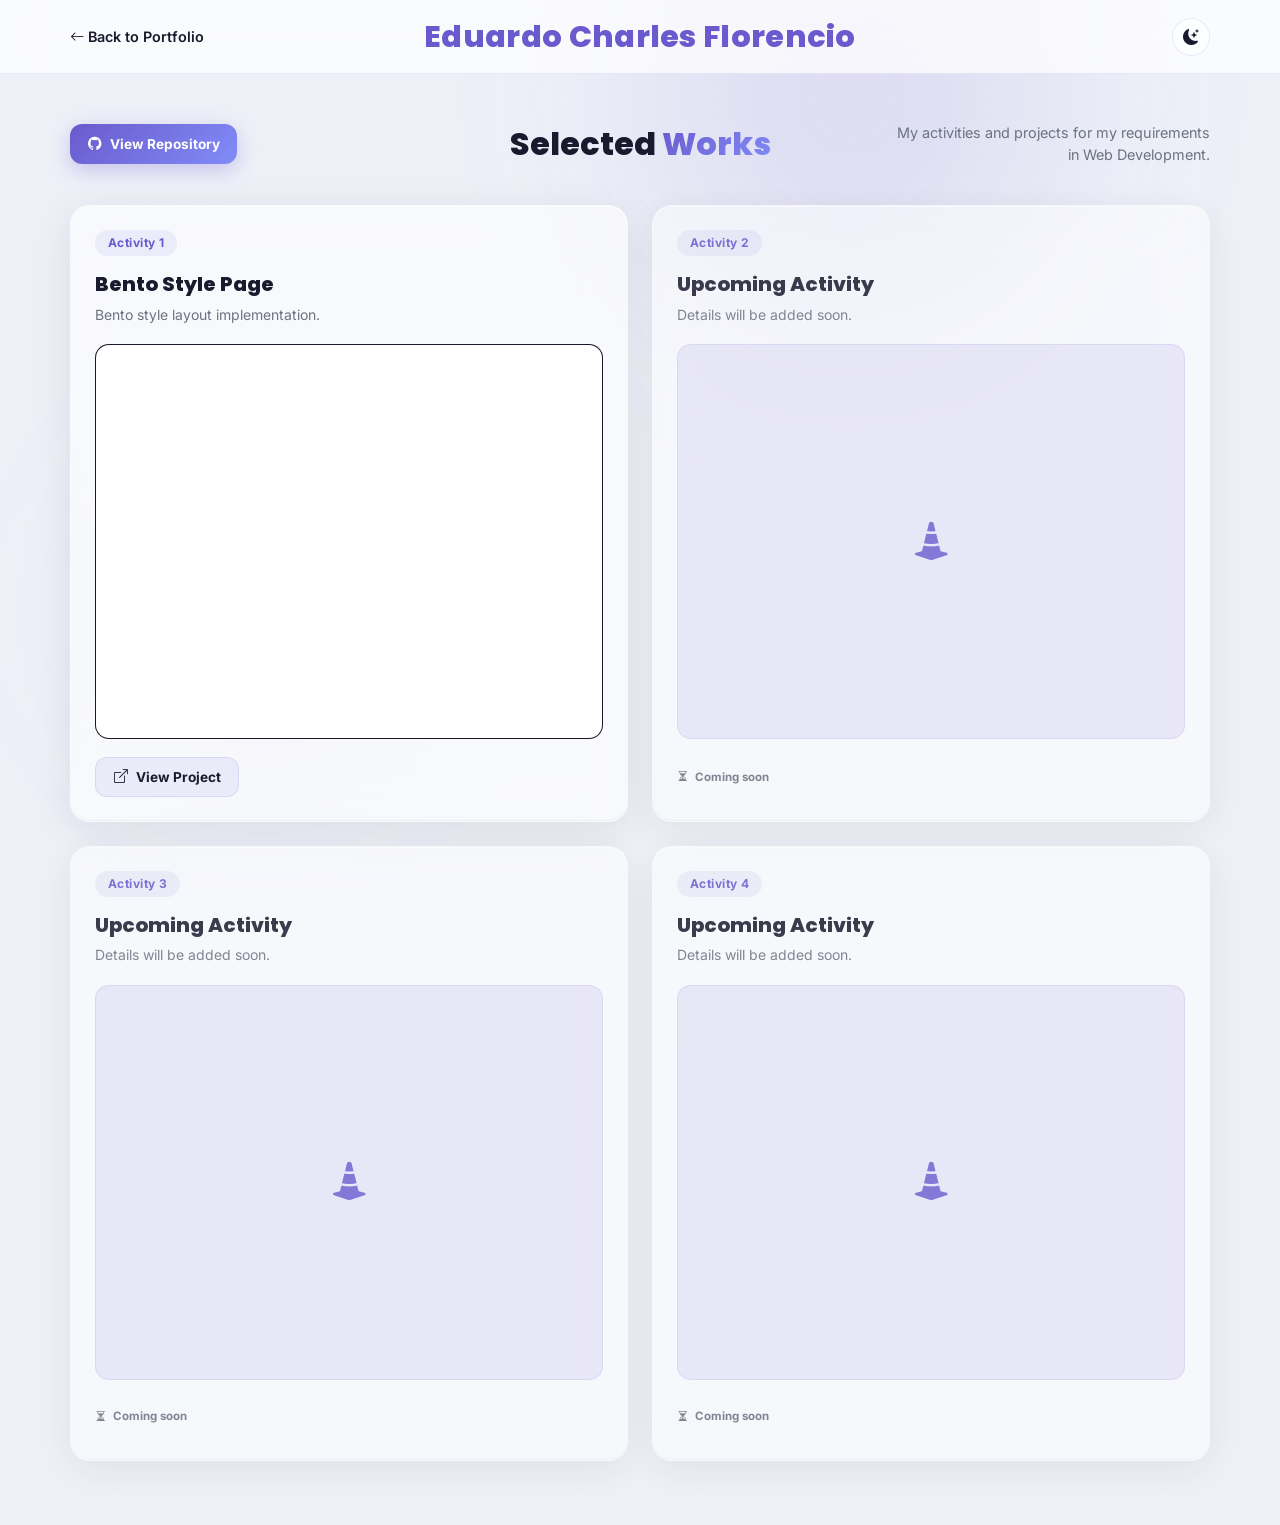
==== commit 3cefbb21: "Make all activity cards the same size" ====
--- a/activities.html
+++ b/activities.html
@@ -75,7 +75,8 @@
       color: var(--accent); opacity: .95; font-size: 2.5rem;
     }
     .act-preview.live { background: #000; }
-    .act-card .act-preview:not(.live) { flex: 1; aspect-ratio: auto; min-height: 220px; }
+    /* every preview box (live or upcoming) gets the same height => all 4 cards are the same size */
+    .act-card .act-preview:not(.live) { flex: none; aspect-ratio: auto; height: var(--prev-h, 22rem); }
     .act-preview iframe {
       position: absolute; top: 0; left: 0; width: 1280px; height: 1000px;
       border: 0; background: #fff; pointer-events: none; transform-origin: top left;
@@ -96,7 +97,10 @@
     }
     .act-btn:active { transform: scale(.97); }
     .act-card.upcoming { opacity: .85; }
-    .act-status { font-size: .72rem; font-weight: 700; color: var(--text-muted); margin-bottom: 1rem; }
+    .act-status {
+      font-size: .72rem; font-weight: 700; color: var(--text-muted);
+      margin-top: auto; min-height: 2.45rem; display: flex; align-items: center; gap: .4rem; /* same height as the View Project button */
+    }
   </style>
 </head>
 <body>
@@ -164,6 +168,7 @@
           frame.style.transform = 'scale(' + k + ')';
           box.style.aspectRatio = 'auto';
           box.style.height = Math.round(pageH * k) + 'px';
+          grid.style.setProperty('--prev-h', box.style.height);   // other cards copy this height
         };
         frame.addEventListener('load', () => {
           try {
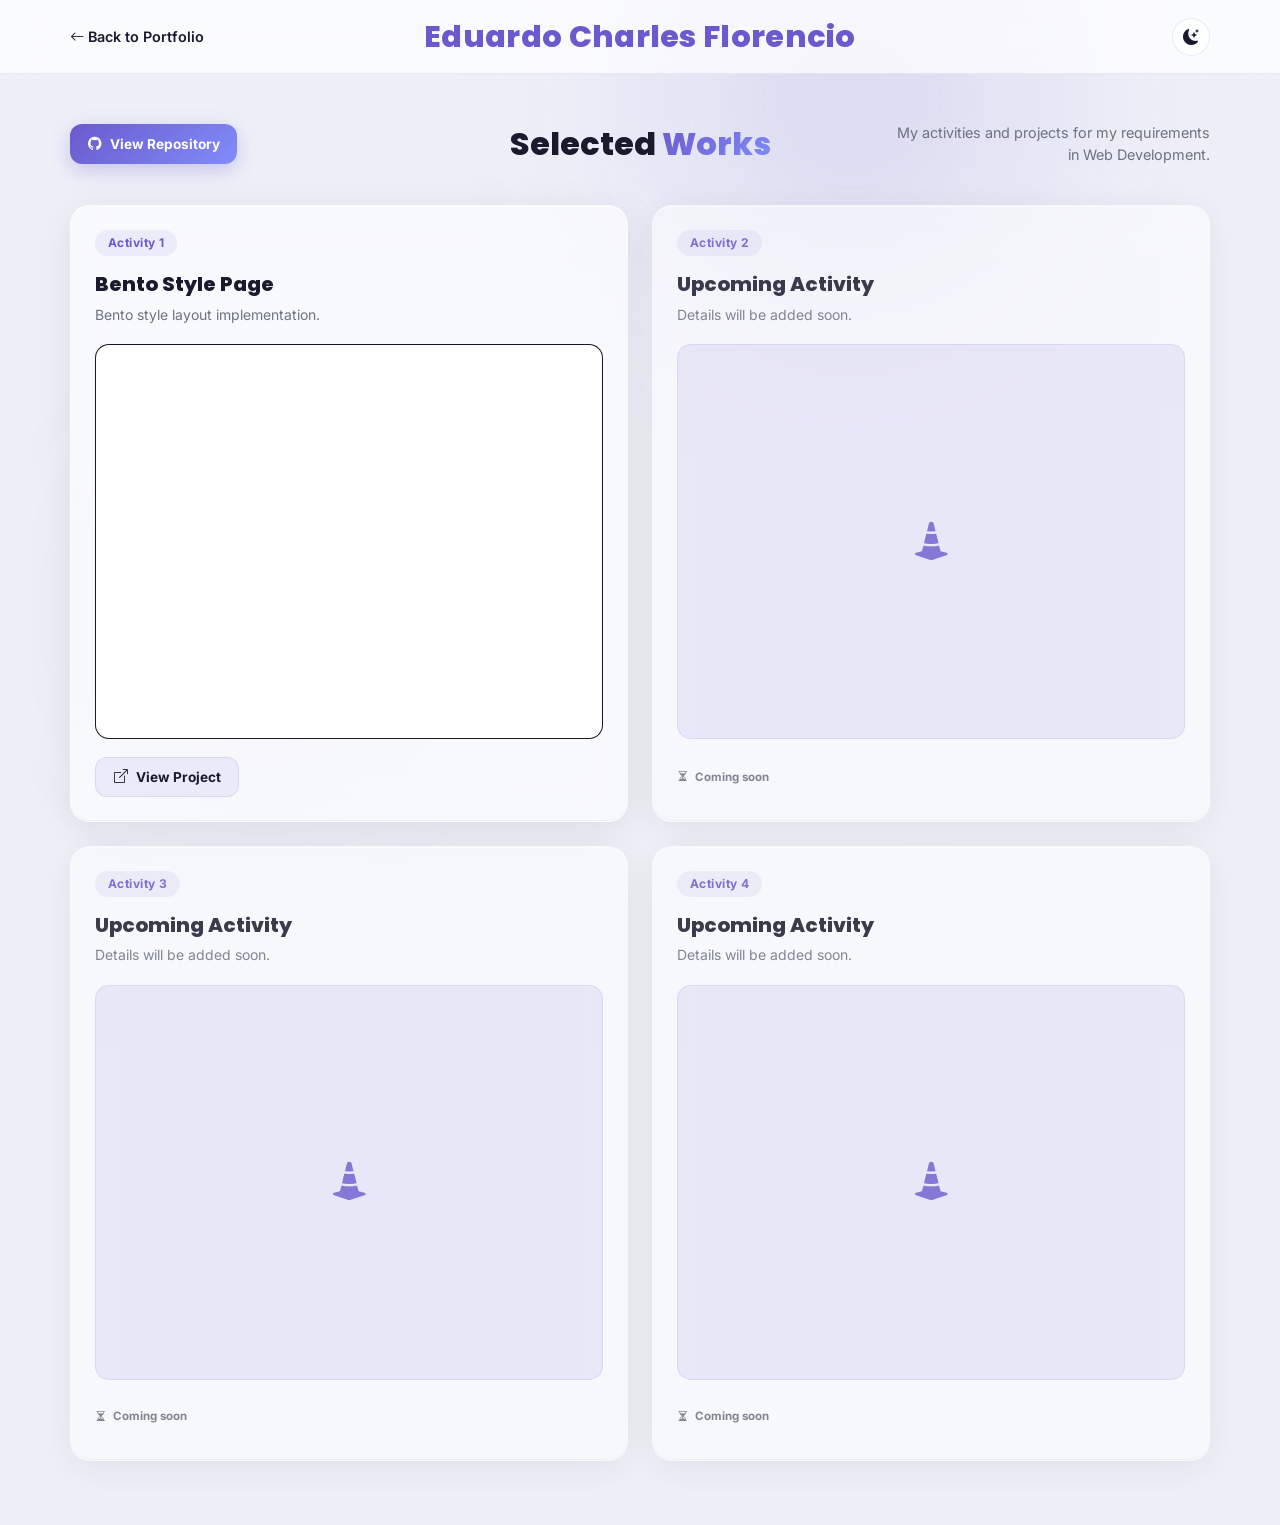
==== commit 1cb099ad: "rename of folder" ====
--- a/activities.html
+++ b/activities.html
@@ -129,7 +129,7 @@
     // Leave `folder` empty for an upcoming activity.
     const REPO_PAGES = 'https://eadweardly.github.io/web-development-activities/';
     const ACTIVITIES = [
-      { no: 1, title: 'Bento Style Page', desc: 'Bento style layout implementation.', folder: 'Act1 - Bento' },
+      { no: 1, title: 'Bento Style Page', desc: 'Bento style layout implementation.', folder: 'Act1-Bento' },
       { no: 2, title: 'Upcoming Activity', desc: 'Details will be added soon.' },
       { no: 3, title: 'Upcoming Activity', desc: 'Details will be added soon.' },
       { no: 4, title: 'Upcoming Activity', desc: 'Details will be added soon.' }
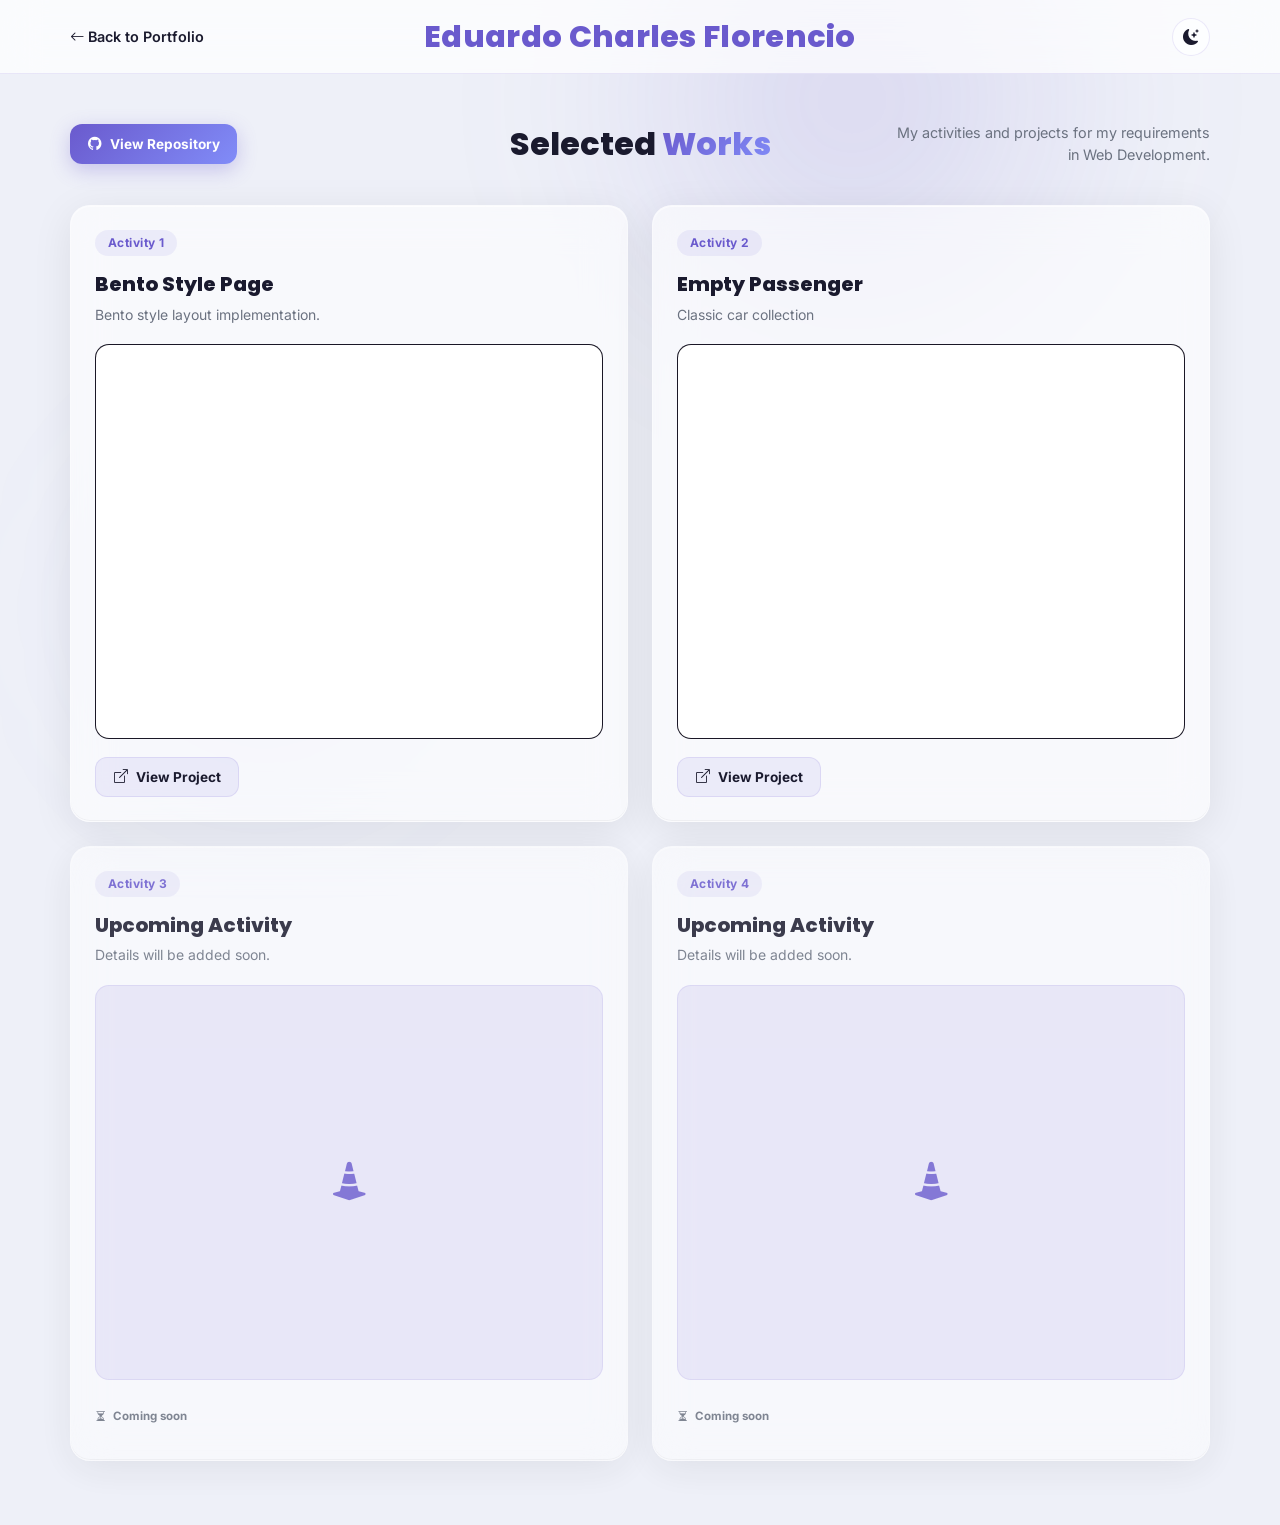
==== commit 01f52293: "added a new activity" ====
--- a/activities.html
+++ b/activities.html
@@ -130,7 +130,7 @@
     const REPO_PAGES = 'https://eadweardly.github.io/web-development-activities/';
     const ACTIVITIES = [
       { no: 1, title: 'Bento Style Page', desc: 'Bento style layout implementation.', folder: 'Act1-Bento' },
-      { no: 2, title: 'Upcoming Activity', desc: 'Details will be added soon.' },
+      { no: 2, title: 'Empty Passenger', desc: 'Classic car collection', folder: 'Act2-JSON' },
       { no: 3, title: 'Upcoming Activity', desc: 'Details will be added soon.' },
       { no: 4, title: 'Upcoming Activity', desc: 'Details will be added soon.' }
     ];
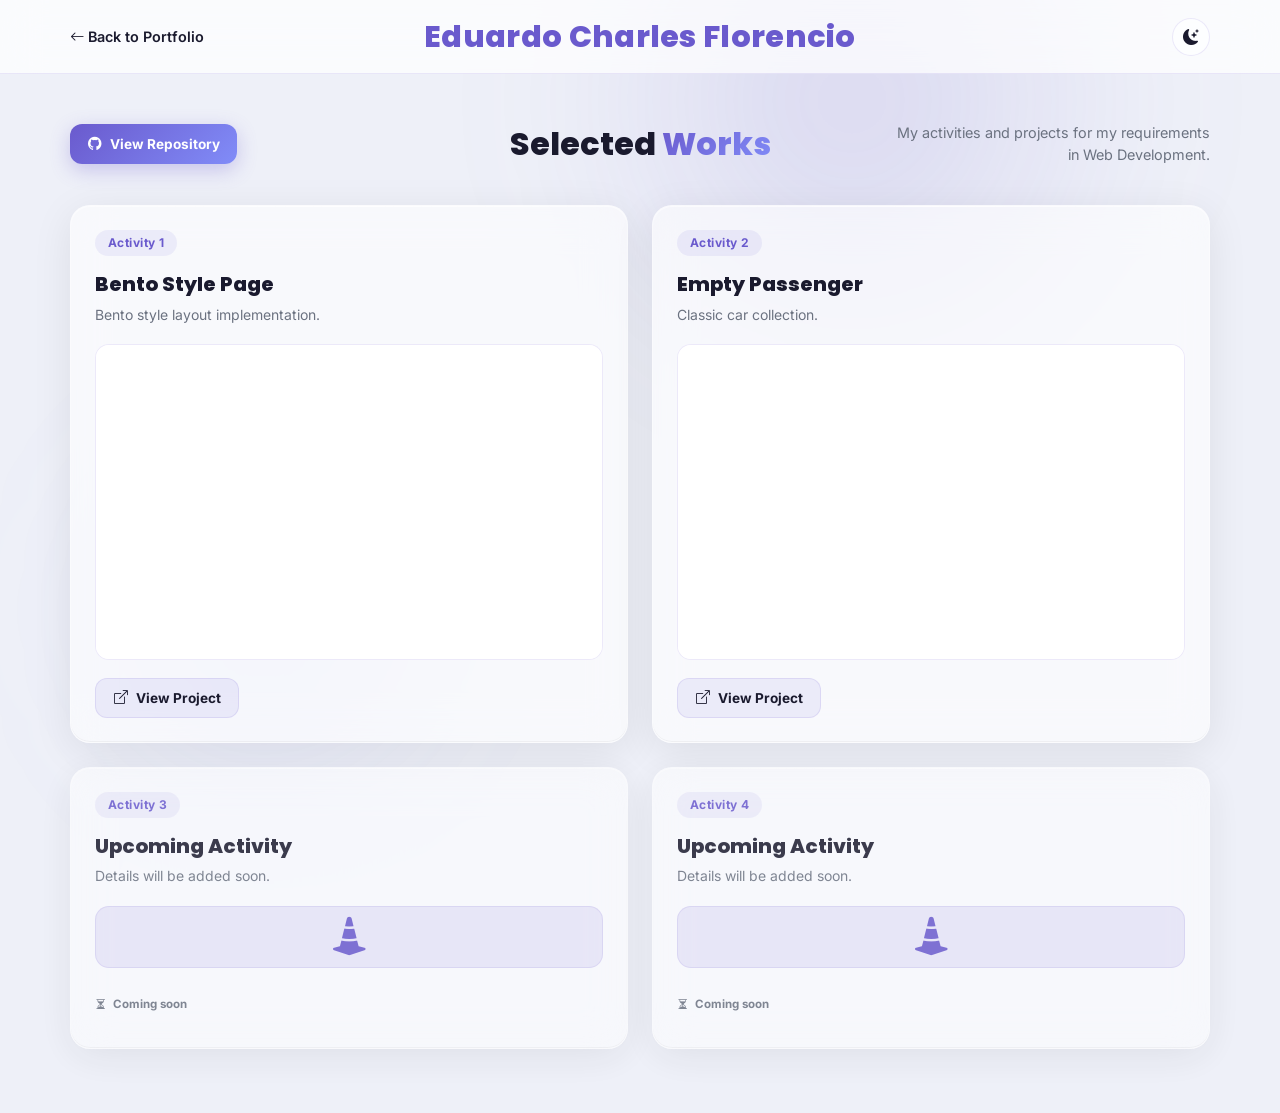
==== commit 666c6e3e: "fixed preview height" ====
--- a/activities.html
+++ b/activities.html
@@ -10,7 +10,6 @@
   <link rel="icon" type="image/svg+xml" href="favicon.svg" />
   <link href="style.css" rel="stylesheet" />
   <style>
-    /* style.css hides the native cursor (the portfolio uses a custom one); restore it on this page */
     *, *::before, *::after { cursor: auto !important; }
     a, a *, button, button * { cursor: pointer !important; }
     .act-topbar {
@@ -68,17 +67,15 @@
       font-size: .75rem; font-weight: 700; letter-spacing: .04em;
     }
     .act-preview {
-      position: relative; width: 100%; aspect-ratio: 16 / 10;
+      position: relative; width: 100%;
       border-radius: 14px; overflow: hidden; margin: .25rem 0 1.1rem;
       background: var(--nav-active-bg); border: 1px solid var(--card-border);
       display: flex; align-items: center; justify-content: center;
-      color: var(--accent); opacity: .95; font-size: 2.5rem;
-    }
-    .act-preview.live { background: #000; }
-    /* every preview box (live or upcoming) gets the same height => all 4 cards are the same size */
-    .act-card .act-preview:not(.live) { flex: none; aspect-ratio: auto; height: var(--prev-h, 22rem); }
+      color: var(--accent); font-size: 2.5rem;
+    }
+    .act-preview.live { background: #fff; }
     .act-preview iframe {
-      position: absolute; top: 0; left: 0; width: 1280px; height: 1000px;
+      position: absolute; top: 0; left: 0;
       border: 0; background: #fff; pointer-events: none; transform-origin: top left;
     }
     .act-btn {
@@ -90,7 +87,7 @@
       border: 1px solid var(--card-border); outline: none;
       transition: box-shadow .25s, border-color .25s, transform .25s;
     }
-    .act-btn:hover, .act-btn:focus-visible, .act-btn:active {
+    .act-btn:hover, .act-btn:focus-visible {
       color: var(--text); text-decoration: none;
       border-color: var(--accent);
       box-shadow: 0 0 0 1px var(--accent), 0 0 18px var(--accent), 0 0 38px rgba(129,140,248,.45);
@@ -99,7 +96,7 @@
     .act-card.upcoming { opacity: .85; }
     .act-status {
       font-size: .72rem; font-weight: 700; color: var(--text-muted);
-      margin-top: auto; min-height: 2.45rem; display: flex; align-items: center; gap: .4rem; /* same height as the View Project button */
+      margin-top: auto; min-height: 2.45rem; display: flex; align-items: center; gap: .4rem;
     }
   </style>
 </head>
@@ -124,85 +121,93 @@
   </main>
 
   <script>
-    // To add a new activity: push the folder to the repo, then add one entry here.
-    // `folder` is the exact folder name inside the web-development-activities repo.
-    // Leave `folder` empty for an upcoming activity.
     const REPO_PAGES = 'https://eadweardly.github.io/web-development-activities/';
+    const DESKTOP_W  = 1280;
+
     const ACTIVITIES = [
-      { no: 1, title: 'Bento Style Page', desc: 'Bento style layout implementation.', folder: 'Act1-Bento' },
-      { no: 2, title: 'Empty Passenger', desc: 'Classic car collection', folder: 'Act2-JSON' },
+      { no: 1, title: 'Bento Style Page',  desc: 'Bento style layout implementation.', folder: 'Act1-Bento', previewHeight: 800 },
+      { no: 2, title: 'Empty Passenger',   desc: 'Classic car collection.',             folder: 'Act2-JSON',  previewHeight: 800 },
       { no: 3, title: 'Upcoming Activity', desc: 'Details will be added soon.' },
-      { no: 4, title: 'Upcoming Activity', desc: 'Details will be added soon.' }
+      { no: 4, title: 'Upcoming Activity', desc: 'Details will be added soon.' },
     ];
 
     const grid = document.getElementById('activityGrid');
+
     ACTIVITIES.forEach(a => {
-      const col = document.createElement('div');
+      const col  = document.createElement('div');
       col.className = 'col-md-6';
-      const live = a.folder ? REPO_PAGES + encodeURIComponent(a.folder).replace(/%2F/g, '/') + '/' : '';
+      const live = a.folder
+        ? REPO_PAGES + encodeURIComponent(a.folder).replace(/%2F/g, '/') + '/'
+        : '';
+
       col.innerHTML = `
         <div class="glass-card act-card ${live ? '' : 'upcoming'}">
           <span class="act-pill">Activity ${a.no}</span>
           <h3 class="project-grid-title" style="font-size:1.25rem"></h3>
           <p class="project-grid-desc"></p>
-          <div class="act-preview">${live ? '' : '<i class="bi bi-cone-striped"></i>'}</div>
+          <div class="act-preview ${live ? 'live' : ''}">${live ? '' : '<i class="bi bi-cone-striped"></i>'}</div>
           ${live
             ? `<a class="act-btn" href="${live}" target="_blank" rel="noopener"><i class="bi bi-box-arrow-up-right"></i> View Project</a>`
             : `<span class="act-status"><i class="bi bi-hourglass-split"></i> Coming soon</span>`}
         </div>`;
+
       col.querySelector('.project-grid-title').textContent = a.title;
-      col.querySelector('.project-grid-desc').textContent = a.desc;
+      col.querySelector('.project-grid-desc').textContent  = a.desc;
       grid.appendChild(col);
 
-      if (live) {
-        // Show the WHOLE bento page: render it at desktop width (1280px => 3-column bento),
-        // measure its real height, then scale it down so it fits the card exactly.
-        const VIEW_W = 1280;
-        const box = col.querySelector('.act-preview');
-        box.classList.add('live');
-        const frame = document.createElement('iframe');
-        let pageH = a.previewHeight || 1000;   // fallback if the page can't be measured
-        const fit = () => {
-          const k = box.clientWidth / VIEW_W;
-          frame.style.height = pageH + 'px';
-          frame.style.transform = 'scale(' + k + ')';
-          box.style.aspectRatio = 'auto';
-          box.style.height = Math.round(pageH * k) + 'px';
-          grid.style.setProperty('--prev-h', box.style.height);   // other cards copy this height
-        };
-        frame.addEventListener('load', () => {
-          try {
-            frame.style.height = '100px';  // shrink first so scrollHeight = real content height
-            const d = frame.contentDocument;
-            pageH = Math.max(d.documentElement.scrollHeight, d.body.scrollHeight);
-          } catch (e) { /* cross-origin (e.g. local preview): keep fallback height */ }
-          fit();
-        });
-        frame.src = live;
-        frame.loading = 'lazy';
-        frame.tabIndex = -1;
-        frame.scrolling = 'no';
-        frame.title = a.title + ' preview';
-        box.appendChild(frame);
+      if (!live) return;
+
+      const box    = col.querySelector('.act-preview');
+      const pageH  = a.previewHeight || 900;
+      const frame  = document.createElement('iframe');
+
+      const fit = () => {
+        const boxW = box.clientWidth;
+        const k    = boxW / DESKTOP_W;
+        const scaledH = Math.round(pageH * k);
+        frame.style.width     = DESKTOP_W + 'px';
+        frame.style.height    = pageH + 'px';
+        frame.style.transform = `scale(${k})`;
+        box.style.height      = scaledH + 'px';
+      };
+
+      frame.src       = live;
+      frame.loading   = 'lazy';
+      frame.tabIndex  = -1;
+      frame.scrolling = 'no';
+      frame.title     = a.title + ' preview';
+      frame.setAttribute('sandbox', 'allow-same-origin allow-scripts');
+      frame.style.cssText = 'position:absolute;top:0;left:0;border:0;background:#fff;pointer-events:none;transform-origin:top left;';
+
+      frame.addEventListener('load', () => {
+        try {
+          const d = frame.contentDocument;
+          if (d && d.documentElement)
+            d.documentElement.setAttribute('data-theme', 'light');
+        } catch(e) {}
         fit();
-        new ResizeObserver(fit).observe(box.parentElement);
-      }
+      });
+
+      box.appendChild(frame);
+      fit();
+      new ResizeObserver(fit).observe(box);
     });
 
-    // Theme: shares the same 'theme' key as the main portfolio
     const root = document.documentElement;
-    const btn = document.getElementById('actTheme');
+    const btn  = document.getElementById('actTheme');
     function applyTheme(t) {
       root.setAttribute('data-theme', t);
-      btn.innerHTML = t === 'dark' ? '<i class="bi bi-sun-fill"></i>' : '<i class="bi bi-moon-stars-fill"></i>';
+      btn.innerHTML = t === 'dark'
+        ? '<i class="bi bi-sun-fill"></i>'
+        : '<i class="bi bi-moon-stars-fill"></i>';
     }
     let saved = null;
-    try { saved = localStorage.getItem('theme'); } catch (e) {}
+    try { saved = localStorage.getItem('theme'); } catch(e) {}
     applyTheme(saved || (matchMedia('(prefers-color-scheme: dark)').matches ? 'dark' : 'light'));
     btn.addEventListener('click', () => {
       const next = root.getAttribute('data-theme') === 'dark' ? 'light' : 'dark';
       applyTheme(next);
-      try { localStorage.setItem('theme', next); } catch (e) {}
+      try { localStorage.setItem('theme', next); } catch(e) {}
     });
   </script>
 </body>
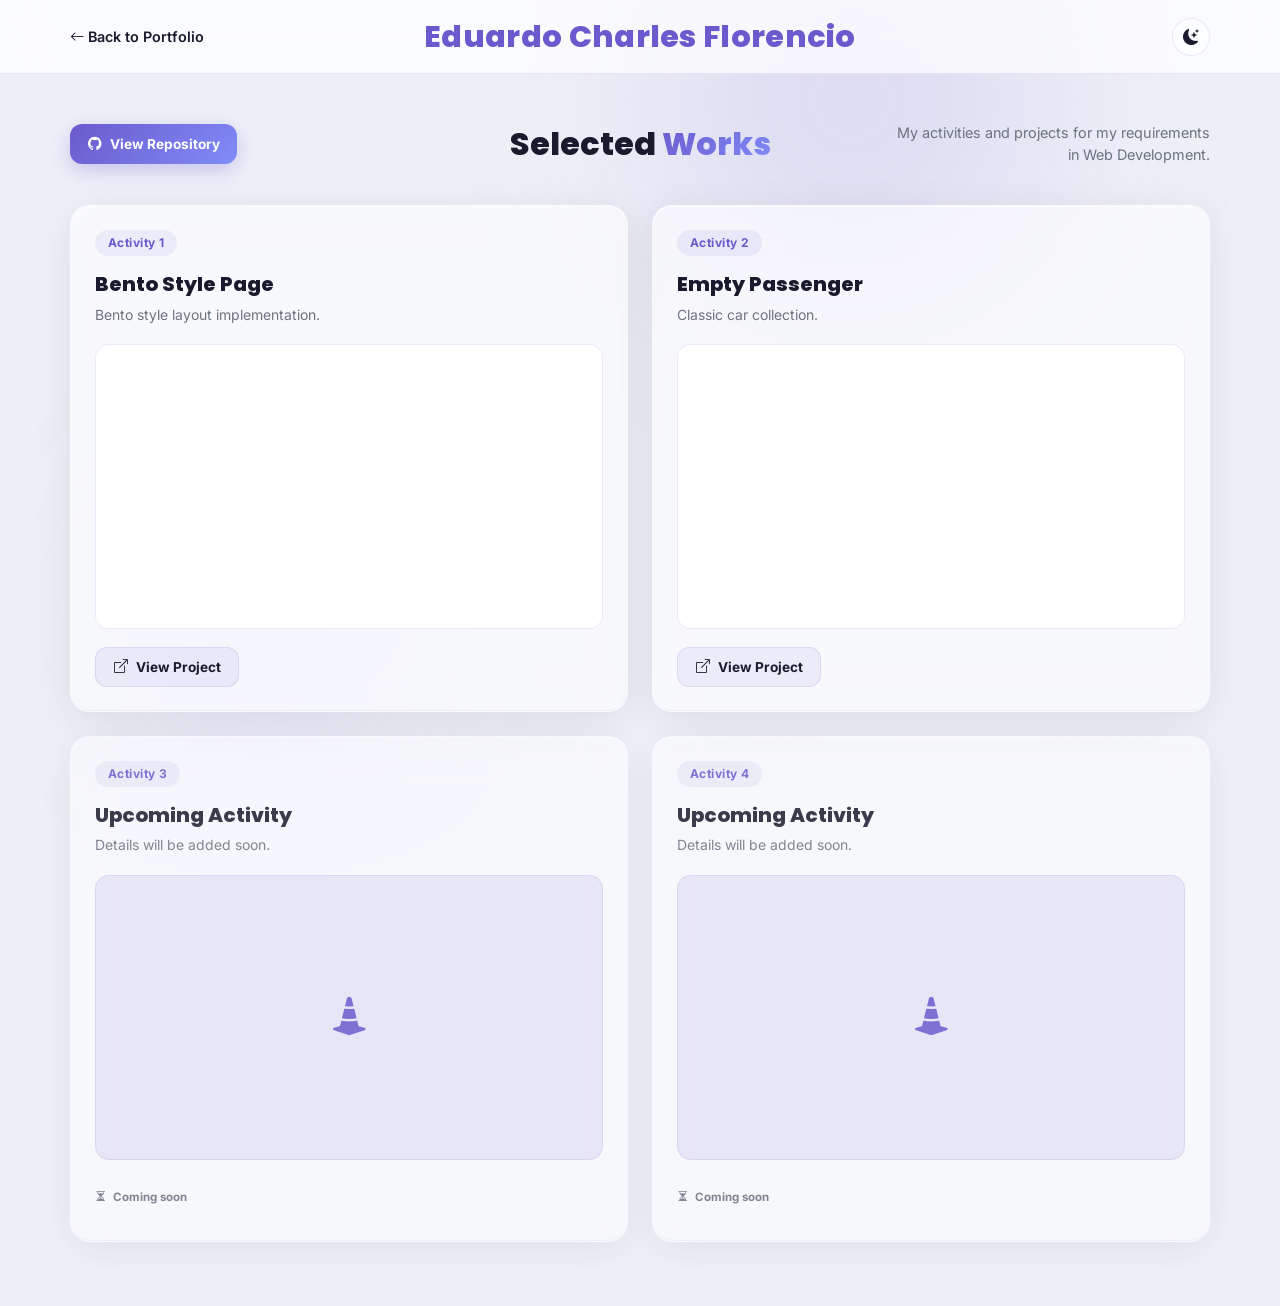
==== commit 9f26e7aa: "fix preview to fixed 16:9 aspect ratio on all devices" ====
--- a/activities.html
+++ b/activities.html
@@ -68,6 +68,7 @@
     }
     .act-preview {
       position: relative; width: 100%;
+      aspect-ratio: 16 / 9;
       border-radius: 14px; overflow: hidden; margin: .25rem 0 1.1rem;
       background: var(--nav-active-bg); border: 1px solid var(--card-border);
       display: flex; align-items: center; justify-content: center;
@@ -123,10 +124,11 @@
   <script>
     const REPO_PAGES = 'https://eadweardly.github.io/web-development-activities/';
     const DESKTOP_W  = 1280;
+    const ASPECT     = 9 / 16;
 
     const ACTIVITIES = [
-      { no: 1, title: 'Bento Style Page',  desc: 'Bento style layout implementation.', folder: 'Act1-Bento', previewHeight: 800 },
-      { no: 2, title: 'Empty Passenger',   desc: 'Classic car collection.',             folder: 'Act2-JSON',  previewHeight: 800 },
+      { no: 1, title: 'Bento Style Page',  desc: 'Bento style layout implementation.', folder: 'Act1-Bento' },
+      { no: 2, title: 'Empty Passenger',   desc: 'Classic car collection.',             folder: 'Act2-JSON'  },
       { no: 3, title: 'Upcoming Activity', desc: 'Details will be added soon.' },
       { no: 4, title: 'Upcoming Activity', desc: 'Details will be added soon.' },
     ];
@@ -157,18 +159,18 @@
 
       if (!live) return;
 
-      const box    = col.querySelector('.act-preview');
-      const pageH  = a.previewHeight || 900;
-      const frame  = document.createElement('iframe');
+      const box   = col.querySelector('.act-preview');
+      const frame = document.createElement('iframe');
 
       const fit = () => {
-        const boxW = box.clientWidth;
-        const k    = boxW / DESKTOP_W;
-        const scaledH = Math.round(pageH * k);
+        const boxW    = box.clientWidth;
+        const boxH    = Math.round(boxW * ASPECT);
+        const pageH   = Math.round(DESKTOP_W * ASPECT);
+        const k       = boxW / DESKTOP_W;
         frame.style.width     = DESKTOP_W + 'px';
         frame.style.height    = pageH + 'px';
         frame.style.transform = `scale(${k})`;
-        box.style.height      = scaledH + 'px';
+        box.style.height      = boxH + 'px';
       };
 
       frame.src       = live;
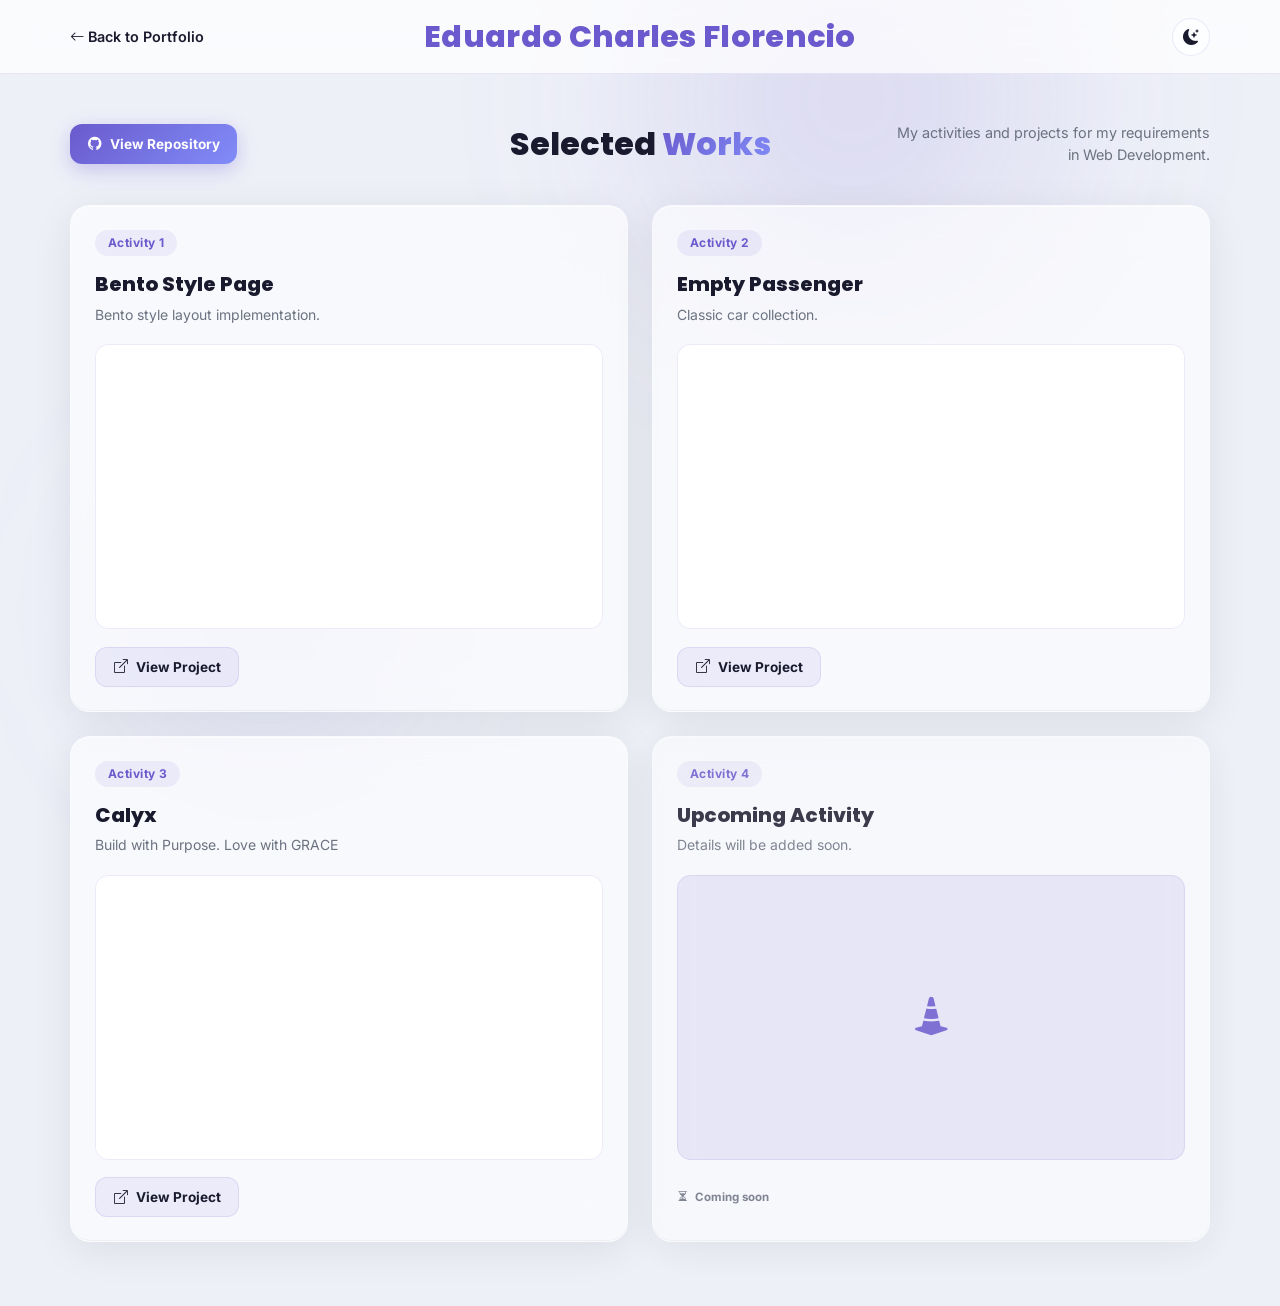
==== commit 381bb8fb: "added API folder" ====
--- a/activities.html
+++ b/activities.html
@@ -129,7 +129,7 @@
     const ACTIVITIES = [
       { no: 1, title: 'Bento Style Page',  desc: 'Bento style layout implementation.', folder: 'Act1-Bento' },
       { no: 2, title: 'Empty Passenger',   desc: 'Classic car collection.',             folder: 'Act2-JSON'  },
-      { no: 3, title: 'Upcoming Activity', desc: 'Details will be added soon.' },
+      { no: 3, title: 'Calyx', desc: 'Build with Purpose. Love with GRACE', folder: 'Midterms-API' },
       { no: 4, title: 'Upcoming Activity', desc: 'Details will be added soon.' },
     ];
 
